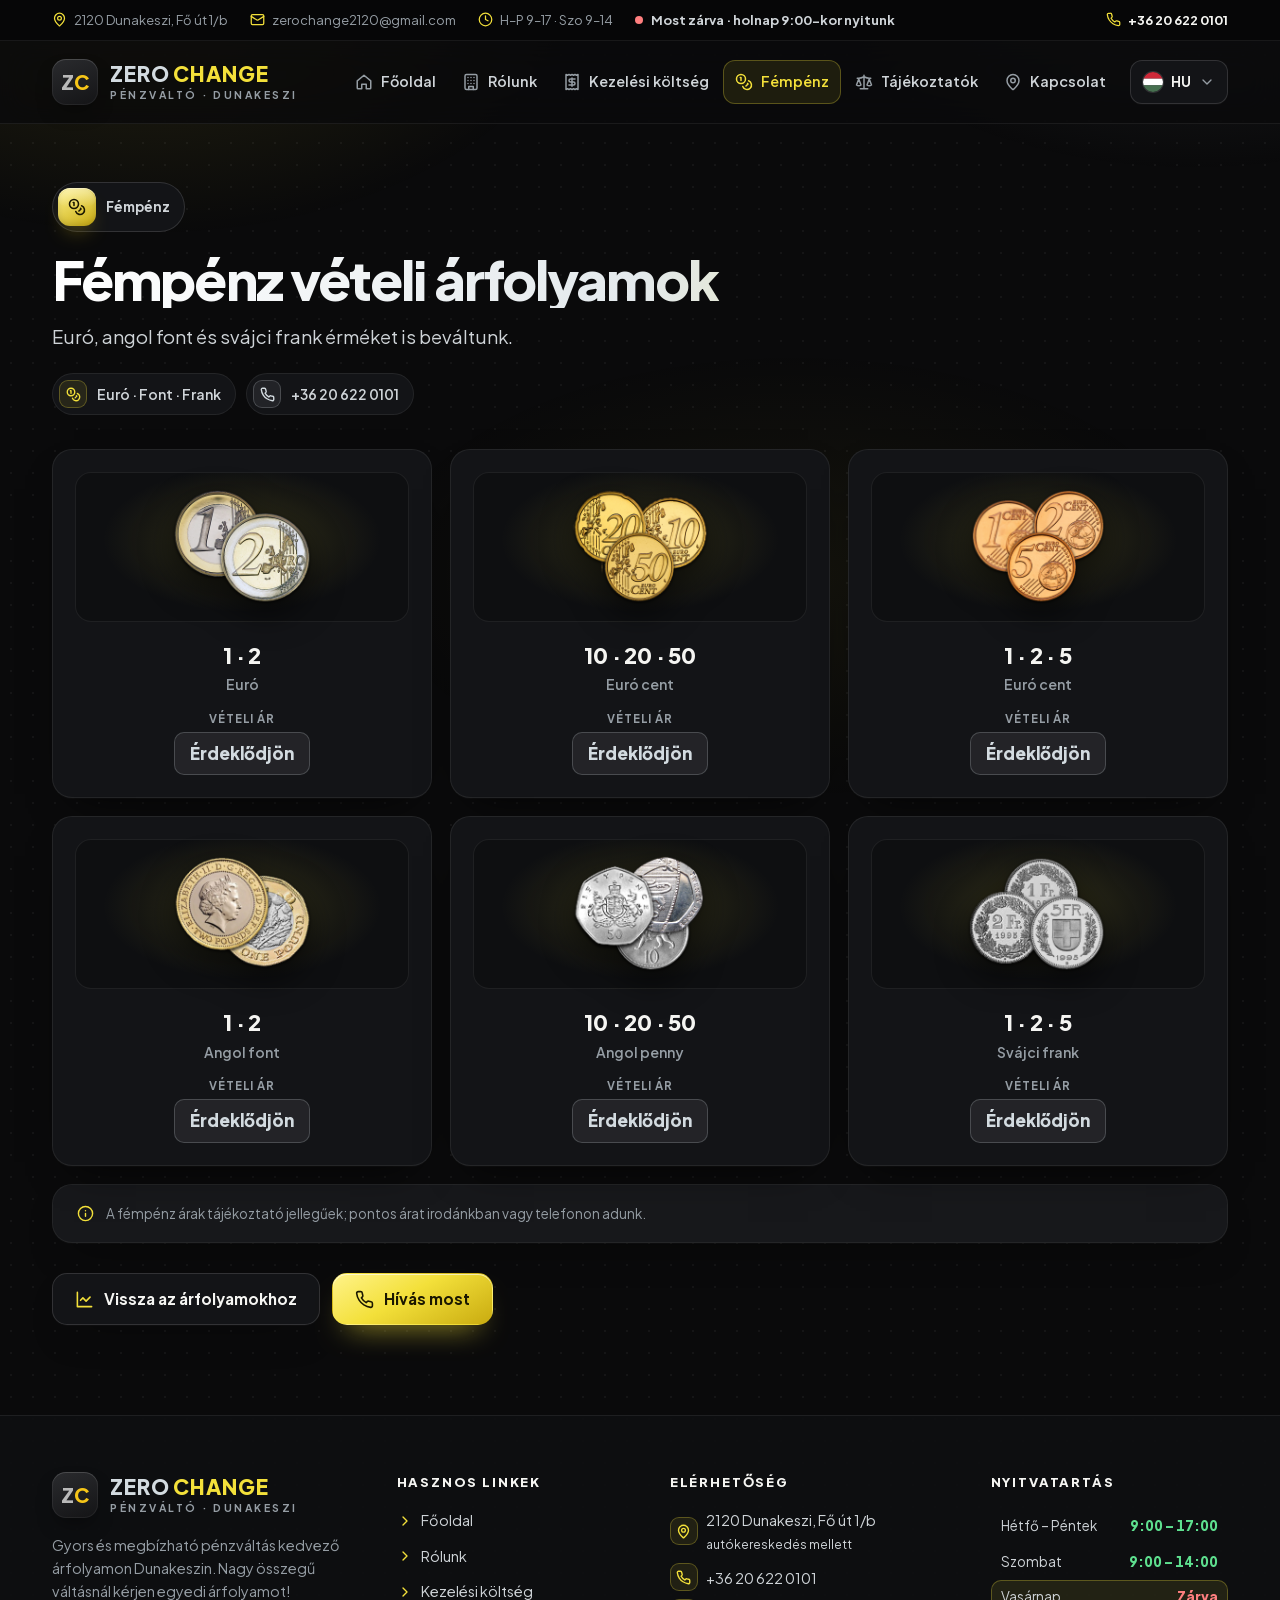
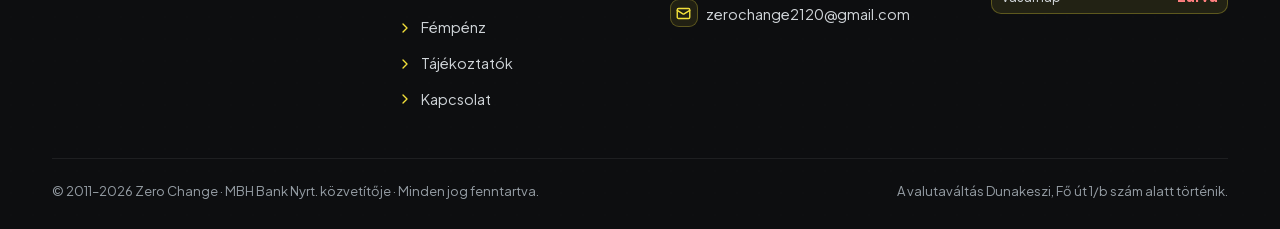
==== fempenz.html @ 335357eb "Zero Change weboldal: első verzió Statikus, többnyelvű (HU/EN/DE) oldal élő valutaárfolyamokkal, fém" ====
<!doctype html>
<html lang="hu" data-page="coins">
<head>
<meta charset="utf-8">
<meta name="viewport" content="width=device-width, initial-scale=1, viewport-fit=cover">
<title>Fémpénz vételi árfolyamok | Zero Change Dunakeszi</title>
<meta name="description" content="Euró, euró cent, angol font, penny és svájci frank érmék vételi árai a Zero Change dunakeszi valutaváltóban.">
<link rel="canonical" href="https://zerochange.hu/fempenz.html">
<meta name="theme-color" content="#0a0a0b">
<meta name="format-detection" content="telephone=no">
<meta property="og:type" content="website">
<meta property="og:site_name" content="Zero Change">
<meta property="og:locale" content="hu_HU">
<meta property="og:title" content="Fémpénz vételi árfolyamok | Zero Change Dunakeszi">
<meta property="og:description" content="Euró, euró cent, angol font, penny és svájci frank érmék vételi árai a Zero Change dunakeszi valutaváltóban.">
<meta property="og:url" content="https://zerochange.hu/fempenz.html">
<meta property="og:image" content="https://zerochange.hu/assets/img/icon-512.png">
<link rel="icon" type="image/png" sizes="32x32" href="assets/img/favicon-32.png">
<link rel="apple-touch-icon" href="assets/img/apple-touch-icon.png">
<link rel="preload" href="assets/fonts/plus-jakarta-sans-latin.woff2" as="font" type="font/woff2" crossorigin>
<link rel="preload" href="assets/fonts/plus-jakarta-sans-latin-ext.woff2" as="font" type="font/woff2" crossorigin>
<link rel="stylesheet" href="assets/css/site.css?v=20261125b">
<script src="assets/js/i18n.js?v=20261125b" defer></script>
<script src="assets/js/site.js?v=20261125b" defer></script>
</head>
<body>
<svg xmlns="http://www.w3.org/2000/svg" style="display:none" aria-hidden="true"><symbol id="i-pin" viewBox="0 0 24 24"><path d="M20 10c0 4.99-5.54 10.19-7.4 11.8a1 1 0 0 1-1.2 0C9.54 20.19 4 14.99 4 10a8 8 0 0 1 16 0"/><circle cx="12" cy="10" r="3"/></symbol><symbol id="i-mail" viewBox="0 0 24 24"><rect width="20" height="16" x="2" y="4" rx="2"/><path d="m22 7-8.97 5.7a1.94 1.94 0 0 1-2.06 0L2 7"/></symbol><symbol id="i-clock" viewBox="0 0 24 24"><circle cx="12" cy="12" r="10"/><path d="M12 6v6l4 2"/></symbol><symbol id="i-phone" viewBox="0 0 24 24"><path d="M22 16.92v3a2 2 0 0 1-2.18 2 19.8 19.8 0 0 1-8.63-3.07 19.5 19.5 0 0 1-6-6 19.8 19.8 0 0 1-3.07-8.67A2 2 0 0 1 4.11 2h3a2 2 0 0 1 2 1.72c.13.96.36 1.9.7 2.81a2 2 0 0 1-.45 2.11L8.09 9.91a16 16 0 0 0 6 6l1.27-1.27a2 2 0 0 1 2.11-.45c.91.34 1.85.57 2.81.7A2 2 0 0 1 22 16.92z"/></symbol><symbol id="i-home" viewBox="0 0 24 24"><path d="M3 10.5 12 3l9 7.5V20a1 1 0 0 1-1 1h-5v-6H9v6H4a1 1 0 0 1-1-1z"/></symbol><symbol id="i-building" viewBox="0 0 24 24"><rect x="4" y="2" width="16" height="20" rx="2"/><path d="M9 22v-4h6v4M8 6h.01M16 6h.01M12 6h.01M12 10h.01M12 14h.01M16 10h.01M16 14h.01M8 10h.01M8 14h.01"/></symbol><symbol id="i-receipt" viewBox="0 0 24 24"><path d="M4 2v20l2-1 2 1 2-1 2 1 2-1 2 1 2-1 2 1V2l-2 1-2-1-2 1-2-1-2 1-2-1-2 1z"/><path d="M16 8h-6a2 2 0 1 0 0 4h4a2 2 0 1 1 0 4H8M12 17.5v-11"/></symbol><symbol id="i-scale" viewBox="0 0 24 24"><path d="m16 16 3-8 3 8c-.87.65-1.92 1-3 1s-2.13-.35-3-1zM2 16l3-8 3 8c-.87.65-1.92 1-3 1s-2.13-.35-3-1z"/><path d="M7 21h10M12 3v18M3 7h2c2 0 5-1 7-2 2 1 5 2 7 2h2"/></symbol><symbol id="i-coins" viewBox="0 0 24 24"><circle cx="8" cy="8" r="6"/><path d="M18.09 10.37A6 6 0 1 1 10.34 18M7 6h1v4M16.71 13.88l.7.71-2.82 2.82"/></symbol><symbol id="i-menu" viewBox="0 0 24 24"><path d="M4 6h16M4 12h16M4 18h16"/></symbol><symbol id="i-close" viewBox="0 0 24 24"><path d="M18 6 6 18M6 6l12 12"/></symbol><symbol id="i-chev-down" viewBox="0 0 24 24"><path d="m6 9 6 6 6-6"/></symbol><symbol id="i-chev-right" viewBox="0 0 24 24"><path d="m9 18 6-6-6-6"/></symbol><symbol id="i-award" viewBox="0 0 24 24"><circle cx="12" cy="8" r="6"/><path d="M15.48 12.89 17 22l-5-3-5 3 1.52-9.11"/></symbol><symbol id="i-refresh" viewBox="0 0 24 24"><path d="M21 12a9 9 0 0 0-9-9 9.75 9.75 0 0 0-6.74 2.74L3 8"/><path d="M3 3v5h5M3 12a9 9 0 0 0 9 9 9.75 9.75 0 0 0 6.74-2.74L21 16"/><path d="M16 16h5v5"/></symbol><symbol id="i-nav" viewBox="0 0 24 24"><path d="M3 11 22 2l-9 19-2-8z"/></symbol><symbol id="i-search" viewBox="0 0 24 24"><circle cx="11" cy="11" r="8"/><path d="m21 21-4.3-4.3"/></symbol><symbol id="i-globe" viewBox="0 0 24 24"><circle cx="12" cy="12" r="10"/><path d="M12 2a14.5 14.5 0 0 0 0 20 14.5 14.5 0 0 0 0-20M2 12h20"/></symbol><symbol id="i-tag" viewBox="0 0 24 24"><path d="M12.59 2.59A2 2 0 0 0 11.17 2H4a2 2 0 0 0-2 2v7.17a2 2 0 0 0 .59 1.42l8.7 8.7a2.43 2.43 0 0 0 3.42 0l6.58-6.58a2.43 2.43 0 0 0 0-3.42z"/><circle cx="7.5" cy="7.5" r=".6" fill="currentColor"/></symbol><symbol id="i-buy" viewBox="0 0 24 24"><path d="M12 3v12M6 9l6 6 6-6M5 21h14"/></symbol><symbol id="i-sell" viewBox="0 0 24 24"><path d="M12 15V3M6 9l6-6 6 6M5 21h14"/></symbol><symbol id="i-info" viewBox="0 0 24 24"><circle cx="12" cy="12" r="10"/><path d="M12 16v-4M12 8h.01"/></symbol><symbol id="i-arrow-up" viewBox="0 0 24 24"><path d="m5 12 7-7 7 7M12 19V5"/></symbol><symbol id="i-check" viewBox="0 0 24 24"><path d="M20 6 9 17l-5-5"/></symbol><symbol id="i-percent" viewBox="0 0 24 24"><path d="M19 5 5 19"/><circle cx="6.5" cy="6.5" r="2.5"/><circle cx="17.5" cy="17.5" r="2.5"/></symbol><symbol id="i-wallet" viewBox="0 0 24 24"><path d="M19 7V4a1 1 0 0 0-1-1H5a2 2 0 0 0 0 4h15a1 1 0 0 1 1 1v4h-3a2 2 0 0 0 0 4h3a1 1 0 0 0 1-1v-2a1 1 0 0 0-1-1"/><path d="M3 5v14a2 2 0 0 0 2 2h15a1 1 0 0 0 1-1v-4"/></symbol><symbol id="i-file" viewBox="0 0 24 24"><path d="M15 2H6a2 2 0 0 0-2 2v16a2 2 0 0 0 2 2h12a2 2 0 0 0 2-2V7z"/><path d="M14 2v4a2 2 0 0 0 2 2h4M16 13H8M16 17H8M10 9H8"/></symbol><symbol id="i-ext" viewBox="0 0 24 24"><path d="M15 3h6v6M10 14 21 3M18 13v6a2 2 0 0 1-2 2H5a2 2 0 0 1-2-2V8a2 2 0 0 1 2-2h6"/></symbol><symbol id="i-shield" viewBox="0 0 24 24"><path d="M20 13c0 5-3.5 7.5-7.66 8.95a1 1 0 0 1-.67-.01C7.5 20.5 4 18 4 13V6a1 1 0 0 1 1-1c2 0 4.5-1.2 6.24-2.72a1.17 1.17 0 0 1 1.52 0C14.51 3.81 17 5 19 5a1 1 0 0 1 1 1z"/></symbol><symbol id="i-user" viewBox="0 0 24 24"><path d="M19 21v-2a4 4 0 0 0-4-4H9a4 4 0 0 0-4 4v2"/><circle cx="12" cy="7" r="4"/></symbol><symbol id="i-bank" viewBox="0 0 24 24"><path d="M3 22h18M6 18v-7M10 18v-7M14 18v-7M18 18v-7M12 2l9 5H3z"/></symbol><symbol id="i-trend" viewBox="0 0 24 24"><path d="M22 7 13.5 15.5l-5-5L2 17"/><path d="M16 7h6v6"/></symbol><symbol id="i-chart" viewBox="0 0 24 24"><path d="M3 3v18h18"/><path d="m19 9-5 5-4-4-3 3"/></symbol><symbol id="i-cash" viewBox="0 0 24 24"><rect x="2" y="6" width="20" height="12" rx="2"/><circle cx="12" cy="12" r="2.5"/><path d="M6 12h.01M18 12h.01"/></symbol><symbol id="i-swap" viewBox="0 0 24 24"><path d="m16 3 4 4-4 4M20 7H4M8 21l-4-4 4-4M4 17h16"/></symbol><symbol id="i-calendar" viewBox="0 0 24 24"><rect x="3" y="4" width="18" height="18" rx="2"/><path d="M16 2v4M8 2v4M3 10h18"/></symbol><symbol id="flag-hu" viewBox="0 0 24 24"><rect width="24" height="8" fill="#ce2939"/><rect y="8" width="24" height="8" fill="#fff"/><rect y="16" width="24" height="8" fill="#477050"/></symbol><symbol id="flag-de" viewBox="0 0 24 24"><rect width="24" height="8" fill="#000"/><rect y="8" width="24" height="8" fill="#dd0000"/><rect y="16" width="24" height="8" fill="#ffce00"/></symbol><symbol id="flag-gb" viewBox="0 0 24 24"><rect width="24" height="24" fill="#012169"/><path d="M0 0l24 24M24 0 0 24" stroke="#fff" stroke-width="5"/><path d="M0 0l24 24M24 0 0 24" stroke="#c8102e" stroke-width="2"/><path d="M12 0v24M0 12h24" stroke="#fff" stroke-width="7"/><path d="M12 0v24M0 12h24" stroke="#c8102e" stroke-width="4"/></symbol></svg>
<a class="skip" href="#main" data-i18n="skip">Ugrás a tartalomra</a>
<div class="topbar"><div class="wrap tb-in">
  <a class="tb-i tb-addr" href="https://www.google.com/maps/search/?api=1&query=47.625639%2C19.123778" target="_blank" rel="noopener noreferrer"><svg class="i" aria-hidden="true"><use href="#i-pin"/></svg><span>2120 Dunakeszi, Fő út 1/b</span></a>
  <a class="tb-i tb-mail" href="mailto:zerochange2120@gmail.com"><svg class="i" aria-hidden="true"><use href="#i-mail"/></svg><span>zerochange2120@gmail.com</span></a>
  <span class="tb-i tb-hours"><svg class="i" aria-hidden="true"><use href="#i-clock"/></svg><span data-i18n="hours_short">H–P 9–17 · Szo 9–14</span></span>
  <span class="tb-i tb-status" data-status><span class="dot" aria-hidden="true"></span><span data-status-t>H–P 9–17 · Szo 9–14</span></span>
  <a class="tb-i tb-tel" href="tel:+36206220101"><svg class="i" aria-hidden="true"><use href="#i-phone"/></svg><span>+36 20 622 0101</span></a>
</div></div>
<header class="hdr">
  <div class="wrap hdr-in">
    <a class="brand" href="index.html" aria-label="Zero Change – Főoldal"><span class="mark" aria-hidden="true"><b>Z</b><i>C</i></span><span class="wm"><span class="wm-t"><b>ZERO</b><i>CHANGE</i></span><small>Pénzváltó · Dunakeszi</small></span></a>
    <nav class="nav" data-i18n-attr="aria-label:menu_label" aria-label="Menü"><a href="index.html"><svg class="i" aria-hidden="true"><use href="#i-home"/></svg><span data-i18n="nav_home">Főoldal</span></a><a href="rolunk.html"><svg class="i" aria-hidden="true"><use href="#i-building"/></svg><span data-i18n="nav_about">Rólunk</span></a><a href="kezeles.html"><svg class="i" aria-hidden="true"><use href="#i-receipt"/></svg><span data-i18n="nav_fees">Kezelési költség</span></a><a href="fempenz.html" aria-current="page"><svg class="i" aria-hidden="true"><use href="#i-coins"/></svg><span data-i18n="nav_coins">Fémpénz</span></a><a href="panasz.html"><svg class="i" aria-hidden="true"><use href="#i-scale"/></svg><span data-i18n="nav_docs">Tájékoztatók</span></a><a href="kapcsolat.html"><svg class="i" aria-hidden="true"><use href="#i-pin"/></svg><span data-i18n="nav_contact">Kapcsolat</span></a></nav>
    <div class="lang">
      <button class="lang-btn" type="button" aria-haspopup="true" aria-expanded="false" data-i18n-attr="aria-label:lang_label" aria-label="Nyelv kiválasztása"><svg class="flag lang-cur-flag" aria-hidden="true"><use href="#flag-hu"/></svg><span class="lang-cur-text">HU</span><svg class="i" aria-hidden="true"><use href="#i-chev-down"/></svg></button>
      <div class="lang-menu"></div>
    </div>
    <button class="burger" id="menuOpen" type="button" aria-controls="drawer" aria-expanded="false" data-i18n-attr="aria-label:menu_open" aria-label="Menü megnyitása"><svg class="i" aria-hidden="true"><use href="#i-menu"/></svg></button>
  </div>
</header>
<div class="drawer" id="drawer">
  <div class="drawer-bg" data-close></div>
  <div class="drawer-panel" role="dialog" aria-modal="true" data-i18n-attr="aria-label:menu_label" aria-label="Menü">
    <div class="drawer-top"><span class="brand"><span class="mark" aria-hidden="true"><b>Z</b><i>C</i></span><span class="wm"><span class="wm-t"><b>ZERO</b><i>CHANGE</i></span></span></span><button type="button" data-close data-i18n-attr="aria-label:menu_close" aria-label="Menü bezárása" class="burger burger-x"><svg class="i" aria-hidden="true"><use href="#i-close"/></svg></button></div>
    <a class="dlk" href="index.html"><span class="mi"><svg class="i" aria-hidden="true"><use href="#i-home"/></svg></span><span data-i18n="nav_home">Főoldal</span></a><a class="dlk" href="rolunk.html"><span class="mi"><svg class="i" aria-hidden="true"><use href="#i-building"/></svg></span><span data-i18n="nav_about">Rólunk</span></a><a class="dlk" href="kezeles.html"><span class="mi"><svg class="i" aria-hidden="true"><use href="#i-receipt"/></svg></span><span data-i18n="nav_fees">Kezelési költség</span></a><a class="dlk" href="fempenz.html" aria-current="page"><span class="mi"><svg class="i" aria-hidden="true"><use href="#i-coins"/></svg></span><span data-i18n="nav_coins">Fémpénz</span></a><a class="dlk" href="panasz.html"><span class="mi"><svg class="i" aria-hidden="true"><use href="#i-scale"/></svg></span><span data-i18n="nav_docs">Tájékoztatók</span></a><a class="dlk" href="kapcsolat.html"><span class="mi"><svg class="i" aria-hidden="true"><use href="#i-pin"/></svg></span><span data-i18n="nav_contact">Kapcsolat</span></a>
    <div class="drawer-info">
      <a href="tel:+36206220101">+36 20 622 0101</a>
      <a href="mailto:zerochange2120@gmail.com">zerochange2120@gmail.com</a>
      <a href="https://www.google.com/maps/search/?api=1&query=47.625639%2C19.123778" target="_blank" rel="noopener noreferrer">2120 Dunakeszi, Fő út 1/b</a>
      <span data-i18n="hours_long">Hétfő–péntek 9:00–17:00, szombat 9:00–14:00</span>
    </div>
  </div>
</div>
<main id="main">
<section class="ph"><div class="wrap">
  <div class="ph-badge"><span class="pi pi-sm"><svg class="i" aria-hidden="true"><use href="#i-coins"/></svg></span><span data-i18n="nav_coins">Fémpénz</span></div>
  <h1 class="h1" data-i18n="coins_page_title">Fémpénz vételi árfolyamok</h1>
  <p class="lead" data-i18n="coins_page_sub">Euró, angol font és svájci frank érméket is beváltunk.</p>
  <div class="chips"><span class="chip"><span class="mi"><svg class="i" aria-hidden="true"><use href="#i-coins"/></svg></span><span data-i18n="coins_chip">Euró · Font · Frank</span></span><span class="chip"><span class="mi s"><svg class="i" aria-hidden="true"><use href="#i-phone"/></svg></span><a href="tel:+36206220101">+36 20 622 0101</a></span></div>
</div></section>
<section class="wrap sec">
  <div class="coins"><article class="card coin" data-coin="1, 2Euro"><div class="coin-img"><img src="assets/coins/euro-1-2.png" alt="" width="150" height="125" loading="lazy"></div><h3>1 · 2<small data-i18n="c_eur">Euró</small></h3><div class="coin-r"><small data-i18n="coin_buy">Vételi ár</small><span class="pill b">…</span></div></article><article class="card coin" data-coin="10, 20, 50Euro Cent"><div class="coin-img"><img src="assets/coins/eurocent-10-20-50.png" alt="" width="150" height="125" loading="lazy"></div><h3>10 · 20 · 50<small data-i18n="c_eurcent">Euró cent</small></h3><div class="coin-r"><small data-i18n="coin_buy">Vételi ár</small><span class="pill b">…</span></div></article><article class="card coin" data-coin="1, 2, 5Euro Cent"><div class="coin-img"><img src="assets/coins/eurocent-1-2-5.png" alt="" width="150" height="125" loading="lazy"></div><h3>1 · 2 · 5<small data-i18n="c_eurcent">Euró cent</small></h3><div class="coin-r"><small data-i18n="coin_buy">Vételi ár</small><span class="pill b">…</span></div></article><article class="card coin" data-coin="1, 2Angol Font"><div class="coin-img"><img src="assets/coins/font-1-2.png" alt="" width="150" height="125" loading="lazy"></div><h3>1 · 2<small data-i18n="c_gbp">Angol font</small></h3><div class="coin-r"><small data-i18n="coin_buy">Vételi ár</small><span class="pill b">…</span></div></article><article class="card coin" data-coin="10, 20, 50Angol Penny"><div class="coin-img"><img src="assets/coins/penny-10-20-50.png" alt="" width="150" height="125" loading="lazy"></div><h3>10 · 20 · 50<small data-i18n="c_penny">Angol penny</small></h3><div class="coin-r"><small data-i18n="coin_buy">Vételi ár</small><span class="pill b">…</span></div></article><article class="card coin" data-coin="1, 2, 5Svájci Frank"><div class="coin-img"><img src="assets/coins/frank-1-2-5.png" alt="" width="150" height="125" loading="lazy"></div><h3>1 · 2 · 5<small data-i18n="c_chf">Svájci frank</small></h3><div class="coin-r"><small data-i18n="coin_buy">Vételi ár</small><span class="pill b">…</span></div></article></div>
  <div class="card tbl" style="margin-top:18px"><div class="tbl-f" style="border-top:0"><svg class="i" aria-hidden="true"><use href="#i-info"/></svg><span data-i18n="coins_note">A fémpénz árak tájékoztató jellegűek; pontos árat irodánkban vagy telefonon adunk.</span></div></div>
  <div class="cta"><a class="btn" href="index.html"><svg class="i" aria-hidden="true"><use href="#i-chart"/></svg><span data-i18n="back_rates">Vissza az árfolyamokhoz</span></a><a class="btn btn-p" href="tel:+36206220101"><svg class="i" aria-hidden="true"><use href="#i-phone"/></svg><span data-i18n="btn_call">Hívás most</span></a></div>
</section>
</main>
<footer class="ftr">
  <div class="wrap">
    <div class="ftr-g">
      <div><a class="brand" href="index.html" aria-label="Zero Change"><span class="mark" aria-hidden="true"><b>Z</b><i>C</i></span><span class="wm"><span class="wm-t"><b>ZERO</b><i>CHANGE</i></span><small>Pénzváltó · Dunakeszi</small></span></a><p data-i18n="footer_desc">Gyors és megbízható pénzváltás kedvező árfolyamon Dunakeszin. Nagy összegű váltásnál kérjen egyedi árfolyamot!</p></div>
      <div><h2 data-i18n="footer_links">Hasznos linkek</h2><ul><li><a href="index.html"><svg class="i i-sm" aria-hidden="true"><use href="#i-chev-right"/></svg><span data-i18n="nav_home">Főoldal</span></a></li><li><a href="rolunk.html"><svg class="i i-sm" aria-hidden="true"><use href="#i-chev-right"/></svg><span data-i18n="nav_about">Rólunk</span></a></li><li><a href="kezeles.html"><svg class="i i-sm" aria-hidden="true"><use href="#i-chev-right"/></svg><span data-i18n="nav_fees">Kezelési költség</span></a></li><li><a href="fempenz.html"><svg class="i i-sm" aria-hidden="true"><use href="#i-chev-right"/></svg><span data-i18n="nav_coins">Fémpénz</span></a></li><li><a href="panasz.html"><svg class="i i-sm" aria-hidden="true"><use href="#i-chev-right"/></svg><span data-i18n="nav_docs">Tájékoztatók</span></a></li><li><a href="kapcsolat.html"><svg class="i i-sm" aria-hidden="true"><use href="#i-chev-right"/></svg><span data-i18n="nav_contact">Kapcsolat</span></a></li></ul></div>
      <div><h2 data-i18n="footer_contact">Elérhetőség</h2>
        <ul>
          <li><a class="fci" href="https://www.google.com/maps/search/?api=1&query=47.625639%2C19.123778" target="_blank" rel="noopener noreferrer"><span class="mi"><svg class="i" aria-hidden="true"><use href="#i-pin"/></svg></span><span>2120 Dunakeszi, Fő út 1/b<br><small class="nm" data-i18n="addr_note">autókereskedés mellett</small></span></a></li>
          <li><a class="fci" href="tel:+36206220101"><span class="mi"><svg class="i" aria-hidden="true"><use href="#i-phone"/></svg></span><span>+36 20 622 0101</span></a></li>
          <li><a class="fci" href="mailto:zerochange2120@gmail.com"><span class="mi"><svg class="i" aria-hidden="true"><use href="#i-mail"/></svg></span><span>zerochange2120@gmail.com</span></a></li>
        </ul>
      </div>
      <div><h2 data-i18n="footer_hours">Nyitvatartás</h2><dl class="hrs"><div data-days="1,2,3,4,5"><dt data-i18n="d_monfri">Hétfő – Péntek</dt><dd>9:00 – 17:00</dd></div><div data-days="6"><dt data-i18n="d_sat">Szombat</dt><dd>9:00 – 14:00</dd></div><div data-days="0"><dt data-i18n="d_sun">Vasárnap</dt><dd class="cl" data-i18n="closed">Zárva</dd></div></dl></div>
    </div>
    <div class="ftr-b"><span>© 2011–<span id="year">2026</span> Zero Change · <span data-i18n="partner">MBH Bank Nyrt. közvetítője</span> · <span data-i18n="footer_rights">Minden jog fenntartva.</span></span><span data-i18n="footer_where">A valutaváltás Dunakeszi, Fő út 1/b szám alatt történik.</span></div>
  </div>
</footer>
<button class="totop" id="toTop" type="button" data-i18n-attr="aria-label:to_top" aria-label="Vissza az oldal tetejére"><svg class="i" aria-hidden="true"><use href="#i-arrow-up"/></svg></button>
<nav class="tabbar" data-i18n-attr="aria-label:tab_label" aria-label="Gyorsmenü"><a href="index.html"><svg class="i" aria-hidden="true"><use href="#i-chart"/></svg><span data-i18n="tab_rates">Árfolyam</span></a><a href="fempenz.html" aria-current="page"><svg class="i" aria-hidden="true"><use href="#i-coins"/></svg><span data-i18n="tab_coins">Fémpénz</span></a><a href="kezeles.html"><svg class="i" aria-hidden="true"><use href="#i-receipt"/></svg><span data-i18n="tab_fees">Díjak</span></a><a href="panasz.html"><svg class="i" aria-hidden="true"><use href="#i-file"/></svg><span data-i18n="tab_docs">Infók</span></a><a href="kapcsolat.html"><svg class="i" aria-hidden="true"><use href="#i-pin"/></svg><span data-i18n="tab_contact">Kapcsolat</span></a></nav>
</body>
</html>
---- assets/css/site.css ----
/* Zero Change – weboldal stílusok (sötét téma, arany + ezüst) */
@font-face{font-family:"Plus Jakarta Sans";src:url(../fonts/plus-jakarta-sans-latin-ext.woff2) format("woff2");font-weight:200 800;font-style:normal;font-display:swap;
  unicode-range:U+0100-02BA,U+02BD-02C5,U+02C7-02CC,U+02CE-02D7,U+02DD-02FF,U+0304,U+0308,U+0329,U+1D00-1DBF,U+1E00-1E9F,U+1EF2-1EFF,U+2020,U+20A0-20AB,U+20AD-20C4,U+2113,U+2C60-2C7F,U+A720-A7FF}
@font-face{font-family:"Plus Jakarta Sans";src:url(../fonts/plus-jakarta-sans-latin.woff2) format("woff2");font-weight:200 800;font-style:normal;font-display:swap;
  unicode-range:U+0000-00FF,U+0131,U+0152-0153,U+02BB-02BC,U+02C6,U+02DA,U+02DC,U+0304,U+0308,U+0329,U+2000-206F,U+20AC,U+2122,U+2191,U+2193,U+2212,U+2215,U+FEFF,U+FFFD}

:root{
  --bg:#0a0a0b;--bg2:#0e0f11;--card:#131417;--card2:#191b1f;--glass:rgba(16,17,19,.86);
  --line:rgba(255,255,255,.07);--line2:rgba(255,255,255,.13);
  --tx:#f5f5f2;--tx2:#cfd4d8;--mut:#959da4;
  --gold:#f3e03a;--gold-1:#fff38a;--gold-2:#c9ab10;--gold-t:rgba(243,224,58,.09);--gold-l:rgba(243,224,58,.28);
  --silver:#d3dbe0;--silver-1:#f2f5f7;--silver-2:#8e9ba3;--silver-t:rgba(211,219,224,.08);--silver-l:rgba(211,219,224,.22);
  --green:#5ee08f;--red:#ff7f7f;
  --hdr:rgba(10,10,11,.82);--ftr:rgba(14,15,17,.94);
  --dot:rgba(255,255,255,.045);
  --sh:0 1px 0 rgba(255,255,255,.02),0 18px 40px -22px rgba(0,0,0,.85);
  --sh2:0 30px 60px -30px rgba(0,0,0,.95);
  --r:20px;--wrap:1240px;
  --font:"Plus Jakarta Sans",system-ui,-apple-system,"Segoe UI",Roboto,Arial,sans-serif;
  color-scheme:dark;
}

*,*:before,*:after{box-sizing:border-box}
html{-webkit-text-size-adjust:100%;scroll-behavior:smooth;scroll-padding-top:110px}
@media (prefers-reduced-motion:reduce){html{scroll-behavior:auto}*,*:before,*:after{animation:none!important;transition:none!important}}
body{margin:0;font-family:var(--font);font-size:16px;line-height:1.6;color:var(--tx);background:var(--bg);-webkit-font-smoothing:antialiased;overflow-x:hidden;
  background-image:radial-gradient(var(--dot) 1px,transparent 1.2px);background-size:22px 22px}
/* zerochange „folyékony” arany–ezüst háttérfény */
body:before{content:"";position:fixed;inset:-20% -10% auto -10%;height:120vh;z-index:-1;pointer-events:none;
  background:radial-gradient(42% 38% at 18% 12%,rgba(243,224,58,.13),transparent 70%),
             radial-gradient(38% 34% at 86% 8%,rgba(176,190,197,.14),transparent 72%),
             radial-gradient(40% 30% at 60% 70%,rgba(243,224,58,.05),transparent 70%);
  animation:drift 18s ease-in-out infinite alternate}
@keyframes drift{0%{transform:translate3d(0,0,0)}100%{transform:translate3d(-3%,4%,0) scale(1.05)}}
img,svg{max-width:100%}
img{height:auto}
a{color:inherit;text-decoration:none}
h1,h2,h3,h4,p,ul,ol,dl,dd{margin:0}
ul,ol{padding:0;list-style:none}
button{font:inherit;color:inherit}
:focus-visible{outline:2px solid var(--gold);outline-offset:3px;border-radius:10px}
.i{width:20px;height:20px;flex:none;display:inline-block;vertical-align:middle;fill:none;stroke:currentColor;stroke-width:2;stroke-linecap:round;stroke-linejoin:round}
.i-sm{width:16px;height:16px}
.wrap{max-width:var(--wrap);margin:0 auto;padding:0 32px}
.skip{position:absolute;left:12px;top:-60px;z-index:100;background:var(--gold);color:#111;font-weight:800;padding:12px 16px;border-radius:12px}
.skip:focus{top:12px}
.sr{position:absolute;width:1px;height:1px;overflow:hidden;clip:rect(0 0 0 0);white-space:nowrap}
.num-t{font-variant-numeric:tabular-nums}

/* ---------- ikon csempék ---------- */
.pi{--p1:#fff38a;--p2:#c9ab10;--pc:#1a1700;position:relative;width:48px;height:48px;border-radius:15px;display:inline-grid;place-items:center;flex:none;color:var(--pc);
  background:linear-gradient(150deg,var(--p1),var(--p2));box-shadow:0 12px 22px -12px var(--p2),inset 0 1px 0 rgba(255,255,255,.55),inset 0 -2px 6px rgba(0,0,0,.14);isolation:isolate}
.pi:after{content:"";position:absolute;inset:1px 1px 50% 1px;border-radius:14px 14px 40% 40%;background:linear-gradient(180deg,rgba(255,255,255,.35),rgba(255,255,255,0));z-index:-1;pointer-events:none}
.pi .i{width:22px;height:22px;stroke-width:2.1}
.pi-s{--p1:#f4f7f9;--p2:#8e9ba3;--pc:#111417}
.pi-d{--p1:#2b2e33;--p2:#101113;--pc:var(--gold);box-shadow:0 12px 22px -12px #000,inset 0 1px 0 rgba(255,255,255,.12),inset 0 0 0 1px rgba(243,224,58,.22)}
.pi-d:after{background:linear-gradient(180deg,rgba(255,255,255,.08),rgba(255,255,255,0))}
.pi-sm{width:38px;height:38px;border-radius:12px}
.pi-sm .i{width:18px;height:18px}
.pi-lg{width:60px;height:60px;border-radius:18px}
.pi-lg .i{width:28px;height:28px}
.mi{width:28px;height:28px;border-radius:9px;display:inline-grid;place-items:center;flex:none;background:var(--gold-t);color:var(--gold);box-shadow:inset 0 0 0 1px var(--gold-l)}
.mi .i{width:15px;height:15px;stroke-width:2.2}
.mi.s{background:var(--silver-t);color:var(--silver);box-shadow:inset 0 0 0 1px var(--silver-l)}

/* ---------- logó ---------- */
.brand{display:flex;align-items:center;gap:12px;flex:none}
.mark{width:46px;height:46px;border-radius:14px;display:inline-flex;align-items:center;justify-content:center;flex:none;background:linear-gradient(160deg,#2a2b2e,#141416);box-shadow:inset 0 1px 0 rgba(255,255,255,.1),inset 0 0 0 1px rgba(255,255,255,.06),0 10px 24px -12px #000;
  font-weight:800;font-size:20px;letter-spacing:-.04em;line-height:1}
.mark b{color:#b9b9b9;font-weight:800}.mark i{color:#f6c518;font-style:normal;font-weight:800;margin-left:1px}
.wm{display:flex;flex-direction:column;line-height:1}
.wm-t{font-weight:800;font-size:21px;letter-spacing:.04em}
.wm-t b{color:var(--silver);font-weight:800}.wm-t i{color:var(--gold);font-style:normal;margin-left:4px}
.wm small{font-size:10.5px;font-weight:700;letter-spacing:.24em;text-transform:uppercase;color:var(--mut);margin-top:6px}

/* ---------- felső sáv ---------- */
.topbar{background:#060607;border-bottom:1px solid var(--line);font-size:13px;color:var(--mut)}
.tb-in{display:flex;align-items:center;gap:22px;min-height:40px}
.tb-i{display:inline-flex;align-items:center;gap:7px;white-space:nowrap;transition:color .2s}
.tb-i .i{width:15px;height:15px;color:var(--gold)}
a.tb-i:hover{color:var(--tx)}
.tb-tel{margin-left:auto;color:var(--tx);font-weight:700}
.tb-status{display:inline-flex;align-items:center;gap:8px;font-weight:700;color:var(--tx2)}
.dot{width:8px;height:8px;border-radius:50%;background:var(--mut);flex:none}
.is-open .dot{background:var(--green);box-shadow:0 0 0 0 rgba(94,224,143,.6);animation:ping 2s infinite}
.is-closed .dot{background:var(--red)}
@keyframes ping{0%{box-shadow:0 0 0 0 rgba(94,224,143,.55)}80%,100%{box-shadow:0 0 0 7px rgba(94,224,143,0)}}

/* ---------- fejléc ---------- */
.hdr{position:sticky;top:0;z-index:40;background:var(--hdr);-webkit-backdrop-filter:blur(16px) saturate(1.4);backdrop-filter:blur(16px) saturate(1.4);border-bottom:1px solid var(--line)}
.hdr-in{display:flex;align-items:center;gap:12px;height:82px}
.nav{display:flex;gap:2px;margin-left:auto}
.nav a{display:flex;align-items:center;gap:8px;min-height:44px;padding:0 12px;border-radius:12px;color:var(--tx2);font-weight:600;font-size:14.5px;white-space:nowrap;transition:background .2s,color .2s}
.nav a .i{width:18px;height:18px;color:var(--mut);transition:color .2s}
.nav a:hover{background:var(--gold-t);color:var(--tx)}
.nav a:hover .i{color:var(--gold)}
.nav a[aria-current=page]{background:var(--gold-t);color:var(--gold);box-shadow:inset 0 0 0 1px var(--gold-l)}
.nav a[aria-current=page] .i{color:var(--gold)}
.lang{position:relative;flex:none}
.lang-btn{display:flex;align-items:center;gap:8px;height:44px;padding:0 12px;border-radius:12px;border:1px solid var(--line2);background:var(--card);font-weight:700;font-size:13.5px;cursor:pointer;box-shadow:var(--sh)}
.lang-btn .i{width:16px;height:16px;color:var(--mut)}
.flag{width:20px;height:20px;border-radius:50%;flex:none;overflow:hidden;box-shadow:0 0 0 1px var(--line2)}
.lang-menu{position:absolute;right:0;top:calc(100% + 8px);width:190px;max-width:calc(100vw - 24px);padding:6px;border-radius:16px;background:var(--card);border:1px solid var(--line2);box-shadow:var(--sh2);display:none;z-index:5}
.lang-menu.open{display:block}
.lang-menu button{display:flex;align-items:center;gap:10px;width:100%;min-height:44px;padding:0 12px;border:0;background:none;border-radius:11px;font-weight:600;font-size:14.5px;cursor:pointer;text-align:left}
.lang-menu button:hover,.lang-menu button[aria-current=true]{background:var(--gold-t);color:var(--gold)}
.burger{display:none;width:44px;height:44px;border-radius:12px;border:1px solid var(--line2);background:var(--card);align-items:center;justify-content:center;cursor:pointer;flex:none;box-shadow:var(--sh)}
.burger-x{display:inline-flex}

/* fiókmenü */
.drawer{position:fixed;inset:0;z-index:60;display:none}
.drawer.open{display:block}
.drawer-bg{position:absolute;inset:0;background:rgba(0,0,0,.55);-webkit-backdrop-filter:blur(3px);backdrop-filter:blur(3px)}
.drawer-panel{position:absolute;right:0;top:0;bottom:0;width:min(340px,88vw);background:var(--card);border-left:1px solid var(--line2);padding:16px;display:flex;flex-direction:column;gap:4px;overflow-y:auto;box-shadow:var(--sh2);animation:slidein .25s ease-out}
@keyframes slidein{from{transform:translateX(30px);opacity:0}to{transform:none;opacity:1}}
.drawer-top{display:flex;align-items:center;justify-content:space-between;margin-bottom:12px}
.drawer-top .mark{width:40px;height:40px;font-size:17px;border-radius:12px}
.drawer a.dlk{display:flex;align-items:center;gap:12px;min-height:52px;padding:0 10px;border-radius:14px;font-weight:700;color:var(--tx2)}
.drawer a.dlk .mi{width:34px;height:34px;border-radius:11px}
.drawer a.dlk .mi .i{width:17px;height:17px}
.drawer a.dlk[aria-current=page]{background:var(--gold-t);color:var(--gold)}
.drawer-info{margin-top:auto;padding:16px 10px 6px;border-top:1px solid var(--line);display:flex;flex-direction:column;gap:8px;font-size:14px;color:var(--mut)}
.drawer-info a{color:var(--tx);font-weight:700}

/* ---------- hero ---------- */
.hero{padding:64px 0 46px;position:relative}
.hero-g{display:grid;grid-template-columns:1.05fr .95fr;gap:52px;align-items:center}
.badge{display:inline-flex;align-items:center;gap:10px;padding:6px 14px 6px 6px;border-radius:999px;background:var(--gold-t);border:1px solid var(--gold-l);font-size:13.5px;font-weight:700;color:var(--tx2)}
.bdi{width:28px;height:28px;border-radius:50%;display:inline-grid;place-items:center;background:linear-gradient(150deg,var(--gold-1),var(--gold-2));color:#1a1700}
.bdi .i{width:15px;height:15px}
.pills{display:flex;flex-wrap:wrap;gap:10px;margin:18px 0 0}
.upd-hero,.st-pill{display:inline-flex;align-items:center;gap:8px;padding:7px 14px;border-radius:999px;background:var(--card);border:1px solid var(--line2);font-size:13px;color:var(--mut)}
.upd-hero .i{width:15px;height:15px;color:var(--gold)}
.upd-hero b{color:var(--tx);font-weight:700}
.st-pill{color:var(--tx2);font-weight:700}
.live{width:8px;height:8px;border-radius:50%;background:var(--gold);box-shadow:0 0 0 0 rgba(243,224,58,.6);animation:pingg 2.2s infinite}
@keyframes pingg{0%{box-shadow:0 0 0 0 rgba(243,224,58,.55)}80%,100%{box-shadow:0 0 0 7px rgba(243,224,58,0)}}
.h1{font-size:clamp(38px,5.6vw,66px);line-height:1.03;letter-spacing:-.035em;font-weight:800;margin:22px 0 18px}
.h1 span{display:block}
.h1 .a1{background:linear-gradient(100deg,#fff 0%,#e3e9ec 55%,#aeb9bf 100%);-webkit-background-clip:text;background-clip:text;color:transparent}
.h1 .a2{background:linear-gradient(100deg,var(--gold-1) 0%,var(--gold) 45%,#d9b70c 100%);-webkit-background-clip:text;background-clip:text;color:transparent}
.lead{font-size:clamp(16px,1.6vw,18.5px);color:var(--tx2);max-width:560px}
.cta{display:flex;flex-wrap:wrap;gap:12px;margin-top:30px}
.btn{display:inline-flex;align-items:center;justify-content:center;gap:10px;min-height:52px;padding:0 22px;border-radius:15px;font-weight:700;font-size:15.5px;background:var(--card);border:1px solid var(--line2);box-shadow:var(--sh);transition:transform .2s,box-shadow .2s,background .2s;cursor:pointer}
.btn:hover{transform:translateY(-2px);background:var(--card2)}
.btn .i{width:19px;height:19px;color:var(--gold)}
.btn-p{background:linear-gradient(150deg,var(--gold-1),var(--gold) 45%,var(--gold-2));color:#1a1700;border-color:transparent;box-shadow:0 16px 30px -16px rgba(243,224,58,.75),inset 0 1px 0 rgba(255,255,255,.6)}
.btn-p:hover{background:linear-gradient(150deg,#fff69e,var(--gold) 45%,var(--gold-2));box-shadow:0 20px 36px -16px rgba(243,224,58,.85),inset 0 1px 0 rgba(255,255,255,.6)}
.btn-p .i{color:#1a1700}
.btn-s{min-height:42px;padding:0 16px;border-radius:12px;font-size:14px}
.meta{display:flex;flex-wrap:wrap;gap:10px 22px;margin-top:26px;font-size:14.5px;color:var(--tx2)}
.meta a{display:inline-flex;align-items:center;gap:10px}
.meta a:hover{color:var(--tx)}

/* kiemelt árfolyam-kártyák */
.feat{display:grid;grid-template-columns:1fr 1fr;gap:14px}
.card{background:var(--card);border:1px solid var(--line);border-radius:var(--r);box-shadow:var(--sh)}
.fc{padding:18px 18px 16px;position:relative;overflow:hidden;transition:transform .25s,border-color .25s}
.fc:before{content:"";position:absolute;inset:0 0 auto 0;height:2px;background:linear-gradient(90deg,var(--gold),rgba(211,219,224,.6),transparent)}
.fc:hover{transform:translateY(-3px);border-color:var(--gold-l)}
.fc-t{display:flex;align-items:center;gap:12px;font-weight:800;font-size:19px;letter-spacing:.02em}
.fc-t small{display:block;font-size:12.5px;font-weight:600;color:var(--mut);letter-spacing:0}
.cflag{width:36px;height:36px;border-radius:50%;object-fit:cover;flex:none;box-shadow:0 0 0 2px rgba(255,255,255,.08),0 6px 14px -6px #000;background:#222}
.fc-r{display:grid;grid-template-columns:1fr 1fr;gap:10px;margin-top:16px;padding-top:14px;border-top:1px dashed var(--line2)}
.fc-r small{display:block;font-size:11.5px;font-weight:700;letter-spacing:.08em;text-transform:uppercase;color:var(--mut)}
.fc-r b{font-size:22px;font-weight:800;letter-spacing:-.02em;font-variant-numeric:tabular-nums}
.c-buy{color:var(--gold)}.c-sell{color:var(--silver)}
.feat-note{grid-column:1/-1;display:flex;align-items:center;gap:14px;padding:16px 18px;border-radius:var(--r);border:1px solid var(--gold-l);
  background:linear-gradient(120deg,rgba(243,224,58,.14),rgba(243,224,58,.03) 60%,rgba(211,219,224,.05));font-size:14.5px;color:var(--tx2)}
.feat-note b{display:block;color:var(--tx);font-size:16px}
.feat-note a{margin-left:auto;white-space:nowrap}

/* ---------- futó sáv (zerochange marquee) ---------- */
.mq{position:relative;overflow:hidden;background:linear-gradient(90deg,#d9bd12,var(--gold) 30%,#fff07a 50%,var(--gold) 70%,#d9bd12);color:#151300;border-block:1px solid rgba(0,0,0,.3);
  box-shadow:0 18px 40px -26px rgba(243,224,58,.6)}
.mq-t{display:flex;width:max-content;animation:mq 38s linear infinite}
.mq:hover .mq-t{animation-play-state:paused}
.mq-g{display:flex;align-items:center}
.mq-i{display:inline-flex;align-items:center;gap:14px;padding:13px 0 13px 28px;font-weight:800;font-size:14.5px;letter-spacing:.12em;text-transform:uppercase;white-space:nowrap}
.mq-i:before{content:"";width:8px;height:8px;transform:rotate(45deg);background:#151300;opacity:.75;flex:none}
@keyframes mq{to{transform:translateX(-50%)}}

/* ---------- árfolyam táblázat ---------- */
.sec-rates{padding-top:46px}
.tbl{overflow:hidden}
.tbl-h{display:flex;align-items:center;flex-wrap:wrap;gap:14px 20px;padding:22px 24px;border-bottom:1px solid var(--line)}
.tbl-h h2{display:flex;align-items:center;gap:12px;font-size:21px;font-weight:800;letter-spacing:-.01em}
.upd{display:inline-flex;align-items:center;gap:7px;font-size:13px;color:var(--mut)}
.upd .i{width:15px;height:15px;color:var(--gold)}
.upd span:last-child{color:var(--tx2);font-weight:600}
.search{margin-left:auto;display:flex;align-items:center;gap:10px;height:46px;padding:0 14px;border-radius:13px;background:var(--bg2);border:1px solid var(--line2);min-width:300px;transition:border-color .2s,box-shadow .2s}
.search:focus-within{border-color:var(--gold-l);box-shadow:0 0 0 4px var(--gold-t)}
.search .i{width:18px;height:18px;color:var(--mut)}
.search input{flex:1;min-width:0;height:100%;border:0;background:none;outline:0;color:var(--tx);font:inherit;font-size:15px}
.search input::placeholder{color:var(--mut)}
.rt{width:100%;border-collapse:collapse}
.rt th{padding:14px 24px;text-align:left;font-size:12px;font-weight:700;letter-spacing:.08em;text-transform:uppercase;color:var(--mut);background:rgba(255,255,255,.015);border-bottom:1px solid var(--line)}
.rt th.num,.rt td.num{text-align:right}
.th{display:inline-flex;align-items:center;gap:7px}
.th .i{width:15px;height:15px;color:var(--gold)}
.th small{font-size:10.5px;letter-spacing:.04em;text-transform:none;font-weight:600;opacity:.8}
.rt td{padding:11px 24px;border-bottom:1px solid var(--line);font-size:15px}
.rt tbody tr{transition:background .15s}
.rt tbody tr:hover{background:var(--gold-t)}
.rt tbody tr:last-child td{border-bottom:0}
.cc{display:flex;align-items:center;gap:12px;font-weight:800;letter-spacing:.03em}
.cc .cflag{width:30px;height:30px}
.nm{color:var(--tx2)}
.pill{display:inline-block;min-width:92px;text-align:right;padding:6px 12px;border-radius:10px;font-weight:800;font-size:15px;font-variant-numeric:tabular-nums;letter-spacing:-.01em}
.pill.b{background:var(--gold-t);color:var(--gold);box-shadow:inset 0 0 0 1px var(--gold-l)}
.pill.s{background:var(--silver-t);color:var(--silver);box-shadow:inset 0 0 0 1px var(--silver-l)}
.rl{display:none}
.state{padding:26px 24px;text-align:center;color:var(--mut);font-weight:600}
.state[hidden]{display:none}
.state.err{color:var(--red)}
.tbl-f{display:flex;gap:12px;align-items:flex-start;padding:18px 24px;border-top:1px solid var(--line);background:rgba(255,255,255,.015);font-size:13.5px;color:var(--mut)}
.tbl-f .i{width:17px;height:17px;color:var(--gold);margin-top:2px}

/* info kártyák */
.info3{display:grid;grid-template-columns:repeat(3,1fr);gap:16px;margin-top:18px}
.ic{display:flex;gap:16px;padding:22px}
.ic b{display:block;font-size:16.5px;margin-bottom:4px}
.ic p{font-size:14.5px;color:var(--tx2)}
.lnk{display:inline-flex;align-items:center;gap:6px;margin-top:10px;font-weight:700;font-size:14px;color:var(--gold)}
.lnk .i{width:16px;height:16px;transition:transform .2s}
.lnk:hover .i{transform:translateX(3px)}

/* egyedi árfolyam blokk + helyszín fotó */
.deal{display:grid;grid-template-columns:1fr 1fr;gap:0;margin-top:56px;overflow:hidden}
.deal-img{position:relative;min-height:340px}
.deal-img img{position:absolute;inset:0;width:100%;height:100%;object-fit:cover}
.deal-img:after{content:"";position:absolute;inset:0;background:linear-gradient(90deg,rgba(19,20,23,0) 60%,var(--card))}
.deal-b{padding:38px 40px;display:flex;flex-direction:column;gap:16px;justify-content:center}
.eyebrow{display:inline-flex;align-items:center;gap:8px;font-size:12.5px;font-weight:800;letter-spacing:.14em;text-transform:uppercase;color:var(--gold)}
.eyebrow .i{width:16px;height:16px}
.deal-b h2{font-size:clamp(24px,2.6vw,32px);line-height:1.15;letter-spacing:-.02em;font-weight:800}
.deal-b p{color:var(--tx2)}
.big-tel{font-size:clamp(26px,3vw,34px);font-weight:800;letter-spacing:-.01em;color:var(--gold);font-variant-numeric:tabular-nums}
.big-tel small{display:block;font-size:13px;font-weight:600;color:var(--mut);letter-spacing:0}

/* nyitvatartás táblázat */
.hrs{display:grid;gap:2px;font-size:14.5px}
.hrs div{display:flex;justify-content:space-between;gap:16px;padding:9px 12px;border-radius:10px}
.hrs div.today{background:var(--gold-t);box-shadow:inset 0 0 0 1px var(--gold-l)}
.hrs dt{color:var(--tx2)}
.hrs dd{font-weight:800;color:var(--green);font-variant-numeric:tabular-nums}
.hrs dd.cl{color:var(--red)}
.hrs-note{font-size:13px;color:var(--mut);font-style:italic;margin-top:8px}

/* ---------- lábléc ---------- */
.ftr{margin-top:80px;background:var(--ftr);border-top:1px solid var(--line);padding:56px 0 28px}
.ftr-g{display:grid;grid-template-columns:1.3fr 1fr 1.2fr 1fr;gap:36px}
.ftr p{color:var(--mut);font-size:14.5px;margin-top:16px;max-width:320px}
.ftr h2{font-size:13px;font-weight:800;letter-spacing:.14em;text-transform:uppercase;color:var(--tx);margin-bottom:16px}
.ftr ul{display:grid;gap:10px;font-size:14.5px;color:var(--tx2)}
.ftr ul a{display:inline-flex;align-items:center;gap:8px;transition:color .2s}
.ftr ul a:hover{color:var(--gold)}
.ftr ul a .i-sm{color:var(--gold)}
.fci{display:flex!important;align-items:flex-start;gap:12px}
.fci .mi{margin-top:-2px}
.ftr .hrs{font-size:13.5px}
.ftr .hrs div{padding:6px 10px}
.ftr-b{display:flex;flex-wrap:wrap;justify-content:space-between;gap:10px 24px;margin-top:44px;padding-top:22px;border-top:1px solid var(--line);font-size:13px;color:var(--mut)}
.ftr-b a{color:var(--tx2)}
.ftr-b a:hover{color:var(--gold)}

.totop{position:fixed;right:22px;bottom:22px;z-index:30;width:48px;height:48px;border-radius:15px;border:1px solid var(--gold-l);background:var(--card);color:var(--gold);display:grid;place-items:center;cursor:pointer;box-shadow:var(--sh2);
  opacity:0;transform:translateY(12px);pointer-events:none;transition:opacity .25s,transform .25s}
.totop.show{opacity:1;transform:none;pointer-events:auto}
.tabbar{display:none}
.show-sm{display:none}

/* ---------- aloldalak ---------- */
.ph{padding:58px 0 34px}
.ph-badge{display:inline-flex;align-items:center;gap:10px;padding:5px 14px 5px 5px;border-radius:999px;background:var(--card);border:1px solid var(--line2);font-size:13.5px;font-weight:700;color:var(--tx2)}
.ph .h1{font-size:clamp(32px,4.6vw,54px);margin:20px 0 14px;background:linear-gradient(100deg,#fff 0%,#e3e9ec 50%,var(--gold) 120%);-webkit-background-clip:text;background-clip:text;color:transparent}
.chips{display:flex;flex-wrap:wrap;gap:10px;margin-top:22px}
.chip{display:inline-flex;align-items:center;gap:10px;padding:6px 14px 6px 6px;border-radius:999px;background:var(--card);border:1px solid var(--line);font-size:14px;font-weight:600;color:var(--tx2)}
.chip a:hover{color:var(--gold)}
.sec{padding-bottom:10px}
.pad{padding:28px}
.card-h{display:flex;align-items:center;gap:14px;margin-bottom:20px}
.card-h p{color:var(--mut);font-size:14px}
.h2{font-size:22px;font-weight:800;letter-spacing:-.01em}
.sec-h{margin:56px 0 20px}
.sec-h .h2{font-size:clamp(22px,2.4vw,28px)}
.sec-h p{color:var(--mut);margin-top:6px}

.grid2{display:grid;grid-template-columns:1.1fr .9fr;gap:22px;align-items:start}
.dl{display:grid}
.dl-r{display:grid;grid-template-columns:200px 1fr;gap:16px;padding:14px 0;border-bottom:1px solid var(--line);align-items:center}
.dl-r:last-child{border-bottom:0}
.dl dt{display:flex;align-items:center;gap:12px;color:var(--mut);font-weight:600;font-size:14.5px}
.dl dd{font-weight:700;color:var(--tx)}
.dl dd small{display:block;font-weight:500;color:var(--mut);font-size:13px}
.dl dd a:hover{color:var(--gold)}
.about-side{display:grid;gap:16px}
.about-img{overflow:hidden;padding:0}
.about-img img{display:block;width:100%;aspect-ratio:3/2;object-fit:cover}
.partner{display:flex;align-items:center;gap:16px;padding:20px}
.partner small{display:block;color:var(--mut);font-weight:500;font-size:13.5px}
.svc{display:grid;grid-template-columns:repeat(4,1fr);gap:16px}
.svc .card{padding:24px;position:relative;overflow:hidden;transition:transform .25s,border-color .25s}
.svc .card:hover{transform:translateY(-3px);border-color:var(--gold-l)}
.svc h3{font-size:18px;margin:18px 0 6px}
.svc p{color:var(--tx2);font-size:14.5px}
.no{position:absolute;right:18px;top:10px;font-size:46px;font-weight:800;color:rgba(255,255,255,.05);letter-spacing:-.04em}

.tiers{display:grid;grid-template-columns:1fr 1fr;gap:18px}
.tier{padding:28px;position:relative;overflow:hidden}
.tier:before{content:"";position:absolute;inset:0 0 auto 0;height:3px;background:linear-gradient(90deg,var(--gold),transparent)}
.tier.s:before{background:linear-gradient(90deg,var(--silver),transparent)}
.tier-top{display:flex;align-items:center;justify-content:space-between;gap:12px}
.tbadge{display:inline-flex;align-items:center;gap:8px;padding:5px 12px 5px 5px;border-radius:999px;background:var(--gold-t);border:1px solid var(--gold-l);font-size:13px;font-weight:700;color:var(--gold)}
.tbadge.s{background:var(--silver-t);border-color:var(--silver-l);color:var(--silver)}
.tier-p{font-size:clamp(36px,4.4vw,52px);font-weight:800;letter-spacing:-.03em;margin:22px 0 4px;line-height:1.05;background:linear-gradient(100deg,var(--gold-1),var(--gold) 50%,#d9b70c);-webkit-background-clip:text;background-clip:text;color:transparent}
.tier.s .tier-p{background:linear-gradient(100deg,#fff,var(--silver) 50%,#9aa7ae);-webkit-background-clip:text;background-clip:text}
.tier-cap{font-weight:800;color:var(--tx);font-size:17px}
.tier-d{display:flex;gap:12px;margin-top:16px;color:var(--tx2);font-size:15px}
.rules{margin-top:22px}
.rules ul{display:grid;gap:14px}
.rules li{display:flex;gap:14px;align-items:flex-start;color:var(--tx2)}
.rules li .mi{margin-top:-1px}

.notice{display:flex;align-items:center;gap:16px;padding:18px 22px;border-radius:var(--r);background:var(--gold-t);border:1px solid var(--gold-l);color:var(--tx2);font-size:15px}
.docs{display:grid;grid-template-columns:1fr 1fr;gap:14px}
.doc{display:flex;align-items:center;gap:16px;padding:18px 20px;border-radius:18px;background:var(--card);border:1px solid var(--line);box-shadow:var(--sh);transition:transform .2s,border-color .2s}
.doc:hover{transform:translateY(-2px);border-color:var(--gold-l)}
.fi{position:relative;width:44px;height:54px;flex:none}
.fi .pg{position:absolute;inset:0;border-radius:8px 16px 8px 8px;background:linear-gradient(160deg,#f6f7f8,#b9c3c9);box-shadow:0 8px 16px -8px #000}
.fi .pg:after{content:"";position:absolute;right:0;top:0;width:14px;height:14px;border-radius:0 8px 0 6px;background:linear-gradient(225deg,transparent 50%,rgba(0,0,0,.18) 50%)}
.fi .tag{position:absolute;left:-6px;bottom:8px;padding:2px 6px;border-radius:6px;background:linear-gradient(150deg,var(--gold-1),var(--gold-2));color:#1a1700;font-size:10px;font-weight:800;letter-spacing:.06em}
.doc-t{flex:1;min-width:0}
.doc-t b{display:block;font-size:15.5px;line-height:1.35}
.doc-t small{color:var(--mut);font-size:13px}
.doc-a{display:inline-flex;align-items:center;gap:6px;font-size:13.5px;font-weight:700;color:var(--gold);white-space:nowrap}
.doc-a .i{width:16px;height:16px}
.ways{display:grid;grid-template-columns:repeat(3,1fr);gap:16px}
.way{padding:24px;display:flex;flex-direction:column;gap:6px}
.way h3{font-size:17px;margin:14px 0 2px}
.ln{color:var(--tx2);font-weight:600}
a.ln:hover,.ln a:hover{color:var(--gold)}
.ln.mut{color:var(--mut);font-weight:500;font-size:14px}

.coins{display:grid;grid-template-columns:repeat(3,1fr);gap:18px}
.coin{padding:22px;display:flex;flex-direction:column;align-items:center;text-align:center;gap:10px;transition:transform .25s,border-color .25s}
.coin:hover{transform:translateY(-3px);border-color:var(--gold-l)}
.coin-img{width:100%;height:150px;display:grid;place-items:center;border-radius:16px;background:radial-gradient(60% 70% at 50% 45%,rgba(243,224,58,.16),transparent 70%),var(--bg2);border:1px solid var(--line)}
.coin-img img{max-height:118px;width:auto;filter:drop-shadow(0 12px 16px rgba(0,0,0,.6))}
.coin h3{font-size:22px;font-weight:800;letter-spacing:-.01em;margin-top:6px}
.coin h3 small{display:block;font-size:14px;color:var(--mut);font-weight:600;letter-spacing:0}
.coin-r{display:flex;flex-direction:column;align-items:center;gap:4px;margin-top:4px}
.coin-r small{font-size:11.5px;font-weight:700;letter-spacing:.08em;text-transform:uppercase;color:var(--mut)}
.coin-r .pill{min-width:0;text-align:center;font-size:17px;padding:8px 16px}

.cgrid{display:grid;grid-template-columns:repeat(4,1fr);gap:16px}
.cc-card{padding:24px;display:flex;flex-direction:column;gap:16px}
.cc-b h3{font-size:16px;margin-bottom:6px}
.cc-b small{display:block;color:var(--mut);font-size:13px;margin-top:4px;font-style:italic}
.two{display:flex;flex-direction:column;gap:2px}
.actions{display:grid;grid-template-columns:repeat(3,1fr);gap:14px;margin-top:18px}
.act{display:flex;align-items:center;gap:14px;padding:16px 18px;border-radius:18px;background:var(--card);border:1px solid var(--line);font-weight:700;transition:transform .2s,border-color .2s}
.act:hover{transform:translateY(-2px);border-color:var(--gold-l)}
.go{margin-left:auto;color:var(--gold)}
.mapx{margin-top:18px;overflow:hidden;padding:0}
.mapx-frame{position:relative;height:500px}
.mapx-frame iframe{position:absolute;inset:0;width:100%;height:100%;border:0;filter:grayscale(.35) contrast(1.05)}
.mapx-card{position:absolute;left:20px;top:20px;width:min(360px,calc(100% - 40px));padding:20px;border-radius:18px;background:var(--glass);-webkit-backdrop-filter:blur(14px);backdrop-filter:blur(14px);border:1px solid var(--line2);box-shadow:var(--sh2)}
.mapx-card .card-h{margin-bottom:12px}
.mapx-card h2{font-size:18px;font-weight:800}
.mapx-l b{display:block;font-size:16px}
.mapx-l small{color:var(--mut);font-size:13.5px}
.mapx-b{display:flex;gap:10px;margin-top:16px}
.hrs-card{margin-top:18px;display:grid;grid-template-columns:auto 1fr;gap:28px;align-items:center}
.hrs-card .hrs{max-width:460px}

/* ---------- reszponzív ---------- */
@media (max-width:1180px){
  .nav a{padding:0 10px;font-size:14px}
  .nav a .i{display:none}
}
@media (max-width:1020px){
  .nav{display:none}
  .burger{display:inline-flex;margin-left:auto}
  .lang{margin-left:0}
  .hero-g{grid-template-columns:1fr;gap:36px}
  .ftr-g{grid-template-columns:1fr 1fr}
  .svc{grid-template-columns:1fr 1fr}
  .cgrid{grid-template-columns:1fr 1fr}
  .grid2{grid-template-columns:1fr}
  .tb-mail{display:none}
}
@media (max-width:860px){
  .info3,.ways,.actions{grid-template-columns:1fr}
  .deal{grid-template-columns:1fr}
  .deal-img{min-height:240px}
  .deal-img:after{background:linear-gradient(180deg,rgba(19,20,23,0) 55%,var(--card))}
  .deal-b{padding:26px 24px 30px}
  .docs,.tiers{grid-template-columns:1fr}
  .coins{grid-template-columns:1fr 1fr}
  .search{min-width:0;width:100%;margin-left:0}
  .hrs-card{grid-template-columns:1fr;gap:16px}
}
@media (max-width:760px){
  .wrap{padding:0 18px}
  .topbar{display:none}
  .hdr-in{height:68px}
  .mark{width:40px;height:40px;font-size:17px;border-radius:12px}
  .wm-t{font-size:18px}
  .wm small{font-size:9.5px;letter-spacing:.2em}
  .lang-btn{padding:0 10px}
  .lang-btn .lang-cur-text{display:none}
  /* mobil: az árfolyam-kártyák (EUR, USD) görgetés nélkül látszódjanak */
  .hero{padding:16px 0 28px}
  .hero-g{display:flex;flex-direction:column;align-items:stretch;gap:0}
  .hero-txt{display:contents}
  .hero .h1{order:1;font-size:clamp(27px,7.6vw,32px);line-height:1.08;margin:0 0 12px}
  .hero .pills{order:2;margin:0 0 12px;gap:6px}
  .hero .upd-hero,.hero .st-pill{padding:5px 11px;font-size:12px;gap:7px}
  .hero .upd-hero .i{width:13px;height:13px}
  .hero .cta{order:3;margin:0 0 14px;flex-wrap:nowrap;gap:10px}
  .hero .cta .btn{flex:1 1 0;min-width:0;min-height:46px;padding:0 12px;font-size:14.5px;border-radius:13px}
  .hide-sm{display:none}
  .show-sm{display:inline}
  .feat{order:4}
  .hero .badge{order:5;margin-top:16px;align-self:flex-start;font-size:12.5px}
  .hero .lead,.hero .meta{display:none}
  .feat{gap:10px}
  .fc{padding:14px}
  .fc-t{font-size:16px;gap:10px}
  .fc-t .cflag{width:30px;height:30px}
  .fc-r b{font-size:18px}
  .feat-note{flex-wrap:wrap}
  .feat-note a{margin-left:0}
  .btn{flex:1 1 auto}
  .tbl-h{padding:18px}
  .rt{display:none}
  .rl{display:block}
  .rl-h{display:flex;justify-content:space-between;padding:10px 18px;font-size:11.5px;font-weight:700;letter-spacing:.08em;text-transform:uppercase;color:var(--mut);border-bottom:1px solid var(--line);background:rgba(255,255,255,.015)}
  .rl-r{display:flex;align-items:center;gap:12px;padding:12px 18px;border-bottom:1px solid var(--line)}
  .rl-r:last-child{border-bottom:0}
  .rl-r .cflag{width:32px;height:32px}
  .rl-r .nm{flex:1;min-width:0;line-height:1.25}
  .rl-r .nm b{display:block;color:var(--tx);font-size:15.5px;letter-spacing:.03em}
  .rl-r .nm small{display:block;font-size:12.5px;color:var(--mut);white-space:nowrap;overflow:hidden;text-overflow:ellipsis}
  .vv{display:flex;flex-direction:column;gap:4px;align-items:flex-end}
  .vv .pill{min-width:84px;padding:4px 10px;font-size:14px}
  .tbl-f{padding:16px 18px}
  .ftr{padding-bottom:110px;margin-top:56px}
  .ftr-g{grid-template-columns:1fr;gap:30px}
  .svc,.cgrid{grid-template-columns:1fr}
  .coins{grid-template-columns:1fr}
  .dl-r{grid-template-columns:1fr;gap:6px}
  .mapx-frame{height:auto;display:flex;flex-direction:column}
  .mapx-frame iframe{position:relative;height:340px;order:2}
  .mapx-card{position:relative;left:auto;top:auto;width:auto;border-radius:0;border:0;border-bottom:1px solid var(--line);box-shadow:none;background:var(--card)}
  .ph{padding:38px 0 24px}
  .totop{bottom:88px;right:16px}
  .tabbar{display:grid;grid-template-columns:repeat(5,1fr);position:fixed;left:10px;right:10px;bottom:calc(10px + env(safe-area-inset-bottom));z-index:35;padding:6px;border-radius:20px;background:rgba(19,20,23,.9);
    -webkit-backdrop-filter:blur(16px) saturate(1.4);backdrop-filter:blur(16px) saturate(1.4);border:1px solid var(--line2);box-shadow:var(--sh2)}
  .tabbar a{display:flex;flex-direction:column;align-items:center;gap:3px;padding:7px 2px;border-radius:14px;font-size:11px;font-weight:700;color:var(--mut)}
  .tabbar a .i{width:20px;height:20px}
  .tabbar a[aria-current=page]{color:var(--gold);background:var(--gold-t)}
}
@media (max-width:380px){
  .wm small{display:none}
  .fc{padding:12px}
  .fc-t{font-size:15px;gap:8px}
  .fc-t .cflag{width:26px;height:26px}
  .fc-r{gap:6px;margin-top:12px;padding-top:10px}
  .fc-r b{font-size:16px}
  .fc-r small{font-size:10.5px}
}
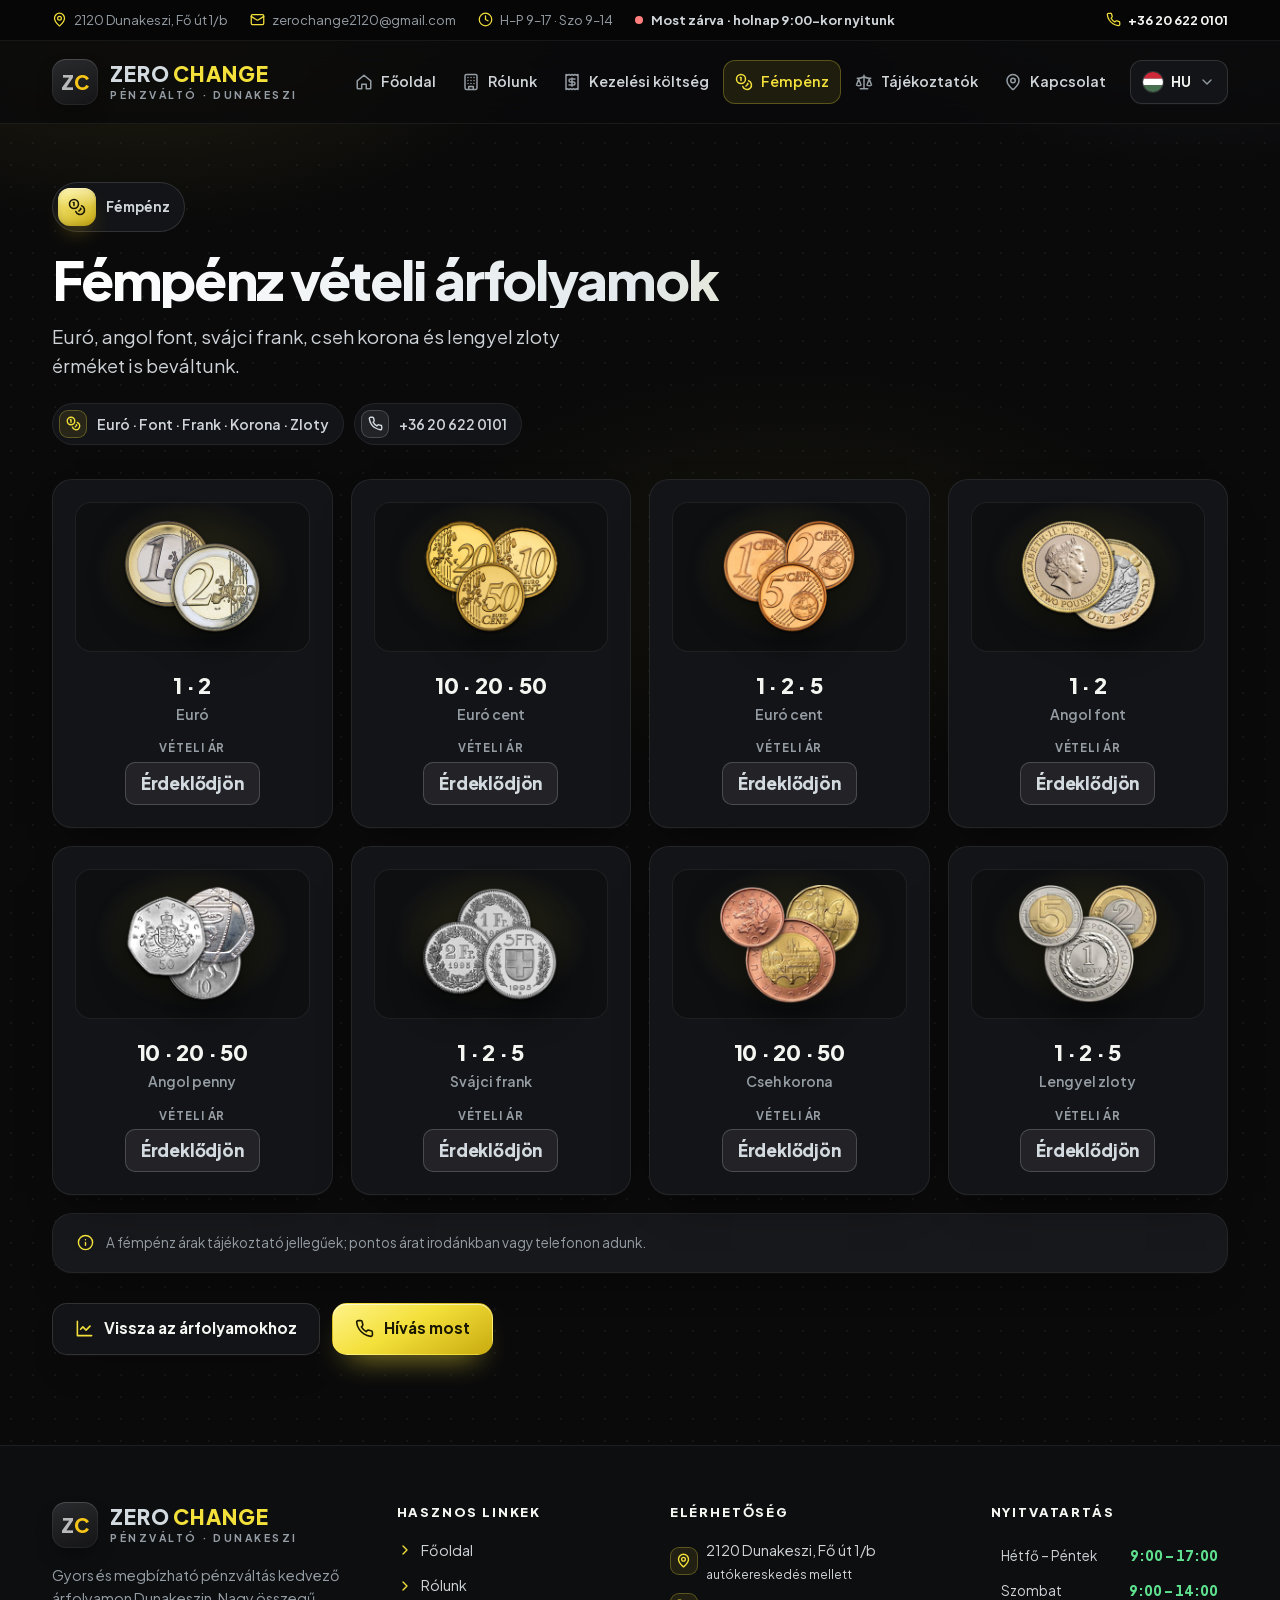
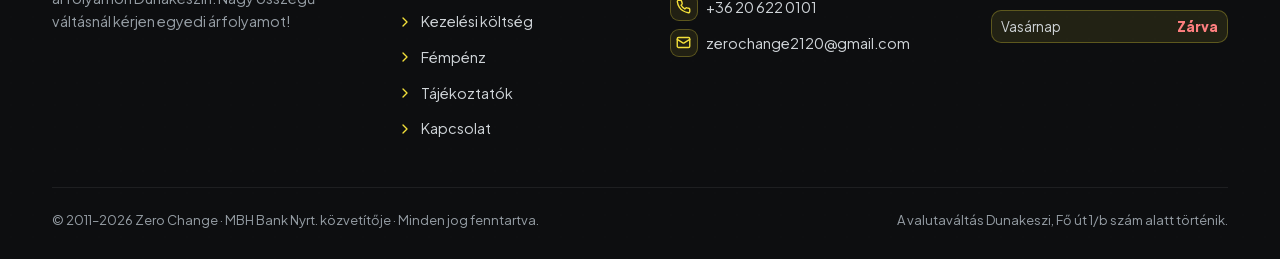
==== commit 3abef8b3: "Fémpénz: cseh korona és lengyel zloty érmék Két új érmekártya (10·20·50 Kč, 1·2·5 zł), 4 oszlopos rá" ====
--- a/fempenz.html
+++ b/fempenz.html
@@ -4,7 +4,7 @@
 <meta charset="utf-8">
 <meta name="viewport" content="width=device-width, initial-scale=1, viewport-fit=cover">
 <title>Fémpénz vételi árfolyamok | Zero Change Dunakeszi</title>
-<meta name="description" content="Euró, euró cent, angol font, penny és svájci frank érmék vételi árai a Zero Change dunakeszi valutaváltóban.">
+<meta name="description" content="Euró, euró cent, angol font, penny, svájci frank, cseh korona és lengyel zloty érmék vételi árai a Zero Change dunakeszi valutaváltóban.">
 <link rel="canonical" href="https://zerochange.hu/fempenz.html">
 <meta name="theme-color" content="#0a0a0b">
 <meta name="format-detection" content="telephone=no">
@@ -12,16 +12,16 @@
 <meta property="og:site_name" content="Zero Change">
 <meta property="og:locale" content="hu_HU">
 <meta property="og:title" content="Fémpénz vételi árfolyamok | Zero Change Dunakeszi">
-<meta property="og:description" content="Euró, euró cent, angol font, penny és svájci frank érmék vételi árai a Zero Change dunakeszi valutaváltóban.">
+<meta property="og:description" content="Euró, euró cent, angol font, penny, svájci frank, cseh korona és lengyel zloty érmék vételi árai a Zero Change dunakeszi valutaváltóban.">
 <meta property="og:url" content="https://zerochange.hu/fempenz.html">
 <meta property="og:image" content="https://zerochange.hu/assets/img/icon-512.png">
 <link rel="icon" type="image/png" sizes="32x32" href="assets/img/favicon-32.png">
 <link rel="apple-touch-icon" href="assets/img/apple-touch-icon.png">
 <link rel="preload" href="assets/fonts/plus-jakarta-sans-latin.woff2" as="font" type="font/woff2" crossorigin>
 <link rel="preload" href="assets/fonts/plus-jakarta-sans-latin-ext.woff2" as="font" type="font/woff2" crossorigin>
-<link rel="stylesheet" href="assets/css/site.css?v=20261125b">
-<script src="assets/js/i18n.js?v=20261125b" defer></script>
-<script src="assets/js/site.js?v=20261125b" defer></script>
+<link rel="stylesheet" href="assets/css/site.css?v=20261125c">
+<script src="assets/js/i18n.js?v=20261125c" defer></script>
+<script src="assets/js/site.js?v=20261125c" defer></script>
 </head>
 <body>
 <svg xmlns="http://www.w3.org/2000/svg" style="display:none" aria-hidden="true"><symbol id="i-pin" viewBox="0 0 24 24"><path d="M20 10c0 4.99-5.54 10.19-7.4 11.8a1 1 0 0 1-1.2 0C9.54 20.19 4 14.99 4 10a8 8 0 0 1 16 0"/><circle cx="12" cy="10" r="3"/></symbol><symbol id="i-mail" viewBox="0 0 24 24"><rect width="20" height="16" x="2" y="4" rx="2"/><path d="m22 7-8.97 5.7a1.94 1.94 0 0 1-2.06 0L2 7"/></symbol><symbol id="i-clock" viewBox="0 0 24 24"><circle cx="12" cy="12" r="10"/><path d="M12 6v6l4 2"/></symbol><symbol id="i-phone" viewBox="0 0 24 24"><path d="M22 16.92v3a2 2 0 0 1-2.18 2 19.8 19.8 0 0 1-8.63-3.07 19.5 19.5 0 0 1-6-6 19.8 19.8 0 0 1-3.07-8.67A2 2 0 0 1 4.11 2h3a2 2 0 0 1 2 1.72c.13.96.36 1.9.7 2.81a2 2 0 0 1-.45 2.11L8.09 9.91a16 16 0 0 0 6 6l1.27-1.27a2 2 0 0 1 2.11-.45c.91.34 1.85.57 2.81.7A2 2 0 0 1 22 16.92z"/></symbol><symbol id="i-home" viewBox="0 0 24 24"><path d="M3 10.5 12 3l9 7.5V20a1 1 0 0 1-1 1h-5v-6H9v6H4a1 1 0 0 1-1-1z"/></symbol><symbol id="i-building" viewBox="0 0 24 24"><rect x="4" y="2" width="16" height="20" rx="2"/><path d="M9 22v-4h6v4M8 6h.01M16 6h.01M12 6h.01M12 10h.01M12 14h.01M16 10h.01M16 14h.01M8 10h.01M8 14h.01"/></symbol><symbol id="i-receipt" viewBox="0 0 24 24"><path d="M4 2v20l2-1 2 1 2-1 2 1 2-1 2 1 2-1 2 1V2l-2 1-2-1-2 1-2-1-2 1-2-1-2 1z"/><path d="M16 8h-6a2 2 0 1 0 0 4h4a2 2 0 1 1 0 4H8M12 17.5v-11"/></symbol><symbol id="i-scale" viewBox="0 0 24 24"><path d="m16 16 3-8 3 8c-.87.65-1.92 1-3 1s-2.13-.35-3-1zM2 16l3-8 3 8c-.87.65-1.92 1-3 1s-2.13-.35-3-1z"/><path d="M7 21h10M12 3v18M3 7h2c2 0 5-1 7-2 2 1 5 2 7 2h2"/></symbol><symbol id="i-coins" viewBox="0 0 24 24"><circle cx="8" cy="8" r="6"/><path d="M18.09 10.37A6 6 0 1 1 10.34 18M7 6h1v4M16.71 13.88l.7.71-2.82 2.82"/></symbol><symbol id="i-menu" viewBox="0 0 24 24"><path d="M4 6h16M4 12h16M4 18h16"/></symbol><symbol id="i-close" viewBox="0 0 24 24"><path d="M18 6 6 18M6 6l12 12"/></symbol><symbol id="i-chev-down" viewBox="0 0 24 24"><path d="m6 9 6 6 6-6"/></symbol><symbol id="i-chev-right" viewBox="0 0 24 24"><path d="m9 18 6-6-6-6"/></symbol><symbol id="i-award" viewBox="0 0 24 24"><circle cx="12" cy="8" r="6"/><path d="M15.48 12.89 17 22l-5-3-5 3 1.52-9.11"/></symbol><symbol id="i-refresh" viewBox="0 0 24 24"><path d="M21 12a9 9 0 0 0-9-9 9.75 9.75 0 0 0-6.74 2.74L3 8"/><path d="M3 3v5h5M3 12a9 9 0 0 0 9 9 9.75 9.75 0 0 0 6.74-2.74L21 16"/><path d="M16 16h5v5"/></symbol><symbol id="i-nav" viewBox="0 0 24 24"><path d="M3 11 22 2l-9 19-2-8z"/></symbol><symbol id="i-search" viewBox="0 0 24 24"><circle cx="11" cy="11" r="8"/><path d="m21 21-4.3-4.3"/></symbol><symbol id="i-globe" viewBox="0 0 24 24"><circle cx="12" cy="12" r="10"/><path d="M12 2a14.5 14.5 0 0 0 0 20 14.5 14.5 0 0 0 0-20M2 12h20"/></symbol><symbol id="i-tag" viewBox="0 0 24 24"><path d="M12.59 2.59A2 2 0 0 0 11.17 2H4a2 2 0 0 0-2 2v7.17a2 2 0 0 0 .59 1.42l8.7 8.7a2.43 2.43 0 0 0 3.42 0l6.58-6.58a2.43 2.43 0 0 0 0-3.42z"/><circle cx="7.5" cy="7.5" r=".6" fill="currentColor"/></symbol><symbol id="i-buy" viewBox="0 0 24 24"><path d="M12 3v12M6 9l6 6 6-6M5 21h14"/></symbol><symbol id="i-sell" viewBox="0 0 24 24"><path d="M12 15V3M6 9l6-6 6 6M5 21h14"/></symbol><symbol id="i-info" viewBox="0 0 24 24"><circle cx="12" cy="12" r="10"/><path d="M12 16v-4M12 8h.01"/></symbol><symbol id="i-arrow-up" viewBox="0 0 24 24"><path d="m5 12 7-7 7 7M12 19V5"/></symbol><symbol id="i-check" viewBox="0 0 24 24"><path d="M20 6 9 17l-5-5"/></symbol><symbol id="i-percent" viewBox="0 0 24 24"><path d="M19 5 5 19"/><circle cx="6.5" cy="6.5" r="2.5"/><circle cx="17.5" cy="17.5" r="2.5"/></symbol><symbol id="i-wallet" viewBox="0 0 24 24"><path d="M19 7V4a1 1 0 0 0-1-1H5a2 2 0 0 0 0 4h15a1 1 0 0 1 1 1v4h-3a2 2 0 0 0 0 4h3a1 1 0 0 0 1-1v-2a1 1 0 0 0-1-1"/><path d="M3 5v14a2 2 0 0 0 2 2h15a1 1 0 0 0 1-1v-4"/></symbol><symbol id="i-file" viewBox="0 0 24 24"><path d="M15 2H6a2 2 0 0 0-2 2v16a2 2 0 0 0 2 2h12a2 2 0 0 0 2-2V7z"/><path d="M14 2v4a2 2 0 0 0 2 2h4M16 13H8M16 17H8M10 9H8"/></symbol><symbol id="i-ext" viewBox="0 0 24 24"><path d="M15 3h6v6M10 14 21 3M18 13v6a2 2 0 0 1-2 2H5a2 2 0 0 1-2-2V8a2 2 0 0 1 2-2h6"/></symbol><symbol id="i-shield" viewBox="0 0 24 24"><path d="M20 13c0 5-3.5 7.5-7.66 8.95a1 1 0 0 1-.67-.01C7.5 20.5 4 18 4 13V6a1 1 0 0 1 1-1c2 0 4.5-1.2 6.24-2.72a1.17 1.17 0 0 1 1.52 0C14.51 3.81 17 5 19 5a1 1 0 0 1 1 1z"/></symbol><symbol id="i-user" viewBox="0 0 24 24"><path d="M19 21v-2a4 4 0 0 0-4-4H9a4 4 0 0 0-4 4v2"/><circle cx="12" cy="7" r="4"/></symbol><symbol id="i-bank" viewBox="0 0 24 24"><path d="M3 22h18M6 18v-7M10 18v-7M14 18v-7M18 18v-7M12 2l9 5H3z"/></symbol><symbol id="i-trend" viewBox="0 0 24 24"><path d="M22 7 13.5 15.5l-5-5L2 17"/><path d="M16 7h6v6"/></symbol><symbol id="i-chart" viewBox="0 0 24 24"><path d="M3 3v18h18"/><path d="m19 9-5 5-4-4-3 3"/></symbol><symbol id="i-cash" viewBox="0 0 24 24"><rect x="2" y="6" width="20" height="12" rx="2"/><circle cx="12" cy="12" r="2.5"/><path d="M6 12h.01M18 12h.01"/></symbol><symbol id="i-swap" viewBox="0 0 24 24"><path d="m16 3 4 4-4 4M20 7H4M8 21l-4-4 4-4M4 17h16"/></symbol><symbol id="i-calendar" viewBox="0 0 24 24"><rect x="3" y="4" width="18" height="18" rx="2"/><path d="M16 2v4M8 2v4M3 10h18"/></symbol><symbol id="flag-hu" viewBox="0 0 24 24"><rect width="24" height="8" fill="#ce2939"/><rect y="8" width="24" height="8" fill="#fff"/><rect y="16" width="24" height="8" fill="#477050"/></symbol><symbol id="flag-de" viewBox="0 0 24 24"><rect width="24" height="8" fill="#000"/><rect y="8" width="24" height="8" fill="#dd0000"/><rect y="16" width="24" height="8" fill="#ffce00"/></symbol><symbol id="flag-gb" viewBox="0 0 24 24"><rect width="24" height="24" fill="#012169"/><path d="M0 0l24 24M24 0 0 24" stroke="#fff" stroke-width="5"/><path d="M0 0l24 24M24 0 0 24" stroke="#c8102e" stroke-width="2"/><path d="M12 0v24M0 12h24" stroke="#fff" stroke-width="7"/><path d="M12 0v24M0 12h24" stroke="#c8102e" stroke-width="4"/></symbol></svg>
@@ -61,11 +61,11 @@
 <section class="ph"><div class="wrap">
   <div class="ph-badge"><span class="pi pi-sm"><svg class="i" aria-hidden="true"><use href="#i-coins"/></svg></span><span data-i18n="nav_coins">Fémpénz</span></div>
   <h1 class="h1" data-i18n="coins_page_title">Fémpénz vételi árfolyamok</h1>
-  <p class="lead" data-i18n="coins_page_sub">Euró, angol font és svájci frank érméket is beváltunk.</p>
-  <div class="chips"><span class="chip"><span class="mi"><svg class="i" aria-hidden="true"><use href="#i-coins"/></svg></span><span data-i18n="coins_chip">Euró · Font · Frank</span></span><span class="chip"><span class="mi s"><svg class="i" aria-hidden="true"><use href="#i-phone"/></svg></span><a href="tel:+36206220101">+36 20 622 0101</a></span></div>
+  <p class="lead" data-i18n="coins_page_sub">Euró, angol font, svájci frank, cseh korona és lengyel zloty érméket is beváltunk.</p>
+  <div class="chips"><span class="chip"><span class="mi"><svg class="i" aria-hidden="true"><use href="#i-coins"/></svg></span><span data-i18n="coins_chip">Euró · Font · Frank · Korona · Zloty</span></span><span class="chip"><span class="mi s"><svg class="i" aria-hidden="true"><use href="#i-phone"/></svg></span><a href="tel:+36206220101">+36 20 622 0101</a></span></div>
 </div></section>
 <section class="wrap sec">
-  <div class="coins"><article class="card coin" data-coin="1, 2Euro"><div class="coin-img"><img src="assets/coins/euro-1-2.png" alt="" width="150" height="125" loading="lazy"></div><h3>1 · 2<small data-i18n="c_eur">Euró</small></h3><div class="coin-r"><small data-i18n="coin_buy">Vételi ár</small><span class="pill b">…</span></div></article><article class="card coin" data-coin="10, 20, 50Euro Cent"><div class="coin-img"><img src="assets/coins/eurocent-10-20-50.png" alt="" width="150" height="125" loading="lazy"></div><h3>10 · 20 · 50<small data-i18n="c_eurcent">Euró cent</small></h3><div class="coin-r"><small data-i18n="coin_buy">Vételi ár</small><span class="pill b">…</span></div></article><article class="card coin" data-coin="1, 2, 5Euro Cent"><div class="coin-img"><img src="assets/coins/eurocent-1-2-5.png" alt="" width="150" height="125" loading="lazy"></div><h3>1 · 2 · 5<small data-i18n="c_eurcent">Euró cent</small></h3><div class="coin-r"><small data-i18n="coin_buy">Vételi ár</small><span class="pill b">…</span></div></article><article class="card coin" data-coin="1, 2Angol Font"><div class="coin-img"><img src="assets/coins/font-1-2.png" alt="" width="150" height="125" loading="lazy"></div><h3>1 · 2<small data-i18n="c_gbp">Angol font</small></h3><div class="coin-r"><small data-i18n="coin_buy">Vételi ár</small><span class="pill b">…</span></div></article><article class="card coin" data-coin="10, 20, 50Angol Penny"><div class="coin-img"><img src="assets/coins/penny-10-20-50.png" alt="" width="150" height="125" loading="lazy"></div><h3>10 · 20 · 50<small data-i18n="c_penny">Angol penny</small></h3><div class="coin-r"><small data-i18n="coin_buy">Vételi ár</small><span class="pill b">…</span></div></article><article class="card coin" data-coin="1, 2, 5Svájci Frank"><div class="coin-img"><img src="assets/coins/frank-1-2-5.png" alt="" width="150" height="125" loading="lazy"></div><h3>1 · 2 · 5<small data-i18n="c_chf">Svájci frank</small></h3><div class="coin-r"><small data-i18n="coin_buy">Vételi ár</small><span class="pill b">…</span></div></article></div>
+  <div class="coins"><article class="card coin" data-coin="1, 2Euro"><div class="coin-img"><img src="assets/coins/euro-1-2.png" alt="" width="150" height="125" loading="lazy"></div><h3>1 · 2<small data-i18n="c_eur">Euró</small></h3><div class="coin-r"><small data-i18n="coin_buy">Vételi ár</small><span class="pill b">…</span></div></article><article class="card coin" data-coin="10, 20, 50Euro Cent"><div class="coin-img"><img src="assets/coins/eurocent-10-20-50.png" alt="" width="150" height="125" loading="lazy"></div><h3>10 · 20 · 50<small data-i18n="c_eurcent">Euró cent</small></h3><div class="coin-r"><small data-i18n="coin_buy">Vételi ár</small><span class="pill b">…</span></div></article><article class="card coin" data-coin="1, 2, 5Euro Cent"><div class="coin-img"><img src="assets/coins/eurocent-1-2-5.png" alt="" width="150" height="125" loading="lazy"></div><h3>1 · 2 · 5<small data-i18n="c_eurcent">Euró cent</small></h3><div class="coin-r"><small data-i18n="coin_buy">Vételi ár</small><span class="pill b">…</span></div></article><article class="card coin" data-coin="1, 2Angol Font"><div class="coin-img"><img src="assets/coins/font-1-2.png" alt="" width="150" height="125" loading="lazy"></div><h3>1 · 2<small data-i18n="c_gbp">Angol font</small></h3><div class="coin-r"><small data-i18n="coin_buy">Vételi ár</small><span class="pill b">…</span></div></article><article class="card coin" data-coin="10, 20, 50Angol Penny"><div class="coin-img"><img src="assets/coins/penny-10-20-50.png" alt="" width="150" height="125" loading="lazy"></div><h3>10 · 20 · 50<small data-i18n="c_penny">Angol penny</small></h3><div class="coin-r"><small data-i18n="coin_buy">Vételi ár</small><span class="pill b">…</span></div></article><article class="card coin" data-coin="1, 2, 5Svájci Frank"><div class="coin-img"><img src="assets/coins/frank-1-2-5.png" alt="" width="150" height="125" loading="lazy"></div><h3>1 · 2 · 5<small data-i18n="c_chf">Svájci frank</small></h3><div class="coin-r"><small data-i18n="coin_buy">Vételi ár</small><span class="pill b">…</span></div></article><article class="card coin" data-coin="10, 20, 50Cseh Korona"><div class="coin-img"><img src="assets/coins/czk1g.png" alt="" width="150" height="125" loading="lazy"></div><h3>10 · 20 · 50<small data-i18n="c_czk">Cseh korona</small></h3><div class="coin-r"><small data-i18n="coin_buy">Vételi ár</small><span class="pill b">…</span></div></article><article class="card coin" data-coin="1, 2, 5Lengyel Zloty"><div class="coin-img"><img src="assets/coins/pln1g.png" alt="" width="150" height="125" loading="lazy"></div><h3>1 · 2 · 5<small data-i18n="c_pln">Lengyel zloty</small></h3><div class="coin-r"><small data-i18n="coin_buy">Vételi ár</small><span class="pill b">…</span></div></article></div>
   <div class="card tbl" style="margin-top:18px"><div class="tbl-f" style="border-top:0"><svg class="i" aria-hidden="true"><use href="#i-info"/></svg><span data-i18n="coins_note">A fémpénz árak tájékoztató jellegűek; pontos árat irodánkban vagy telefonon adunk.</span></div></div>
   <div class="cta"><a class="btn" href="index.html"><svg class="i" aria-hidden="true"><use href="#i-chart"/></svg><span data-i18n="back_rates">Vissza az árfolyamokhoz</span></a><a class="btn btn-p" href="tel:+36206220101"><svg class="i" aria-hidden="true"><use href="#i-phone"/></svg><span data-i18n="btn_call">Hívás most</span></a></div>
 </section>
--- a/assets/css/site.css
+++ b/assets/css/site.css
@@ -342,7 +342,7 @@
 a.ln:hover,.ln a:hover{color:var(--gold)}
 .ln.mut{color:var(--mut);font-weight:500;font-size:14px}
 
-.coins{display:grid;grid-template-columns:repeat(3,1fr);gap:18px}
+.coins{display:grid;grid-template-columns:repeat(4,1fr);gap:18px}
 .coin{padding:22px;display:flex;flex-direction:column;align-items:center;text-align:center;gap:10px;transition:transform .25s,border-color .25s}
 .coin:hover{transform:translateY(-3px);border-color:var(--gold-l)}
 .coin-img{width:100%;height:150px;display:grid;place-items:center;border-radius:16px;background:radial-gradient(60% 70% at 50% 45%,rgba(243,224,58,.16),transparent 70%),var(--bg2);border:1px solid var(--line)}
@@ -449,7 +449,13 @@
   .ftr{padding-bottom:110px;margin-top:56px}
   .ftr-g{grid-template-columns:1fr;gap:30px}
   .svc,.cgrid{grid-template-columns:1fr}
-  .coins{grid-template-columns:1fr}
+  .coins{grid-template-columns:1fr 1fr;gap:12px}
+  .coin{padding:14px;gap:8px}
+  .coin-img{height:110px}
+  .coin-img img{max-height:84px}
+  .coin h3{font-size:18px}
+  .coin h3 small{font-size:12.5px}
+  .coin-r .pill{font-size:14px;padding:6px 10px}
   .dl-r{grid-template-columns:1fr;gap:6px}
   .mapx-frame{height:auto;display:flex;flex-direction:column}
   .mapx-frame iframe{position:relative;height:340px;order:2}
